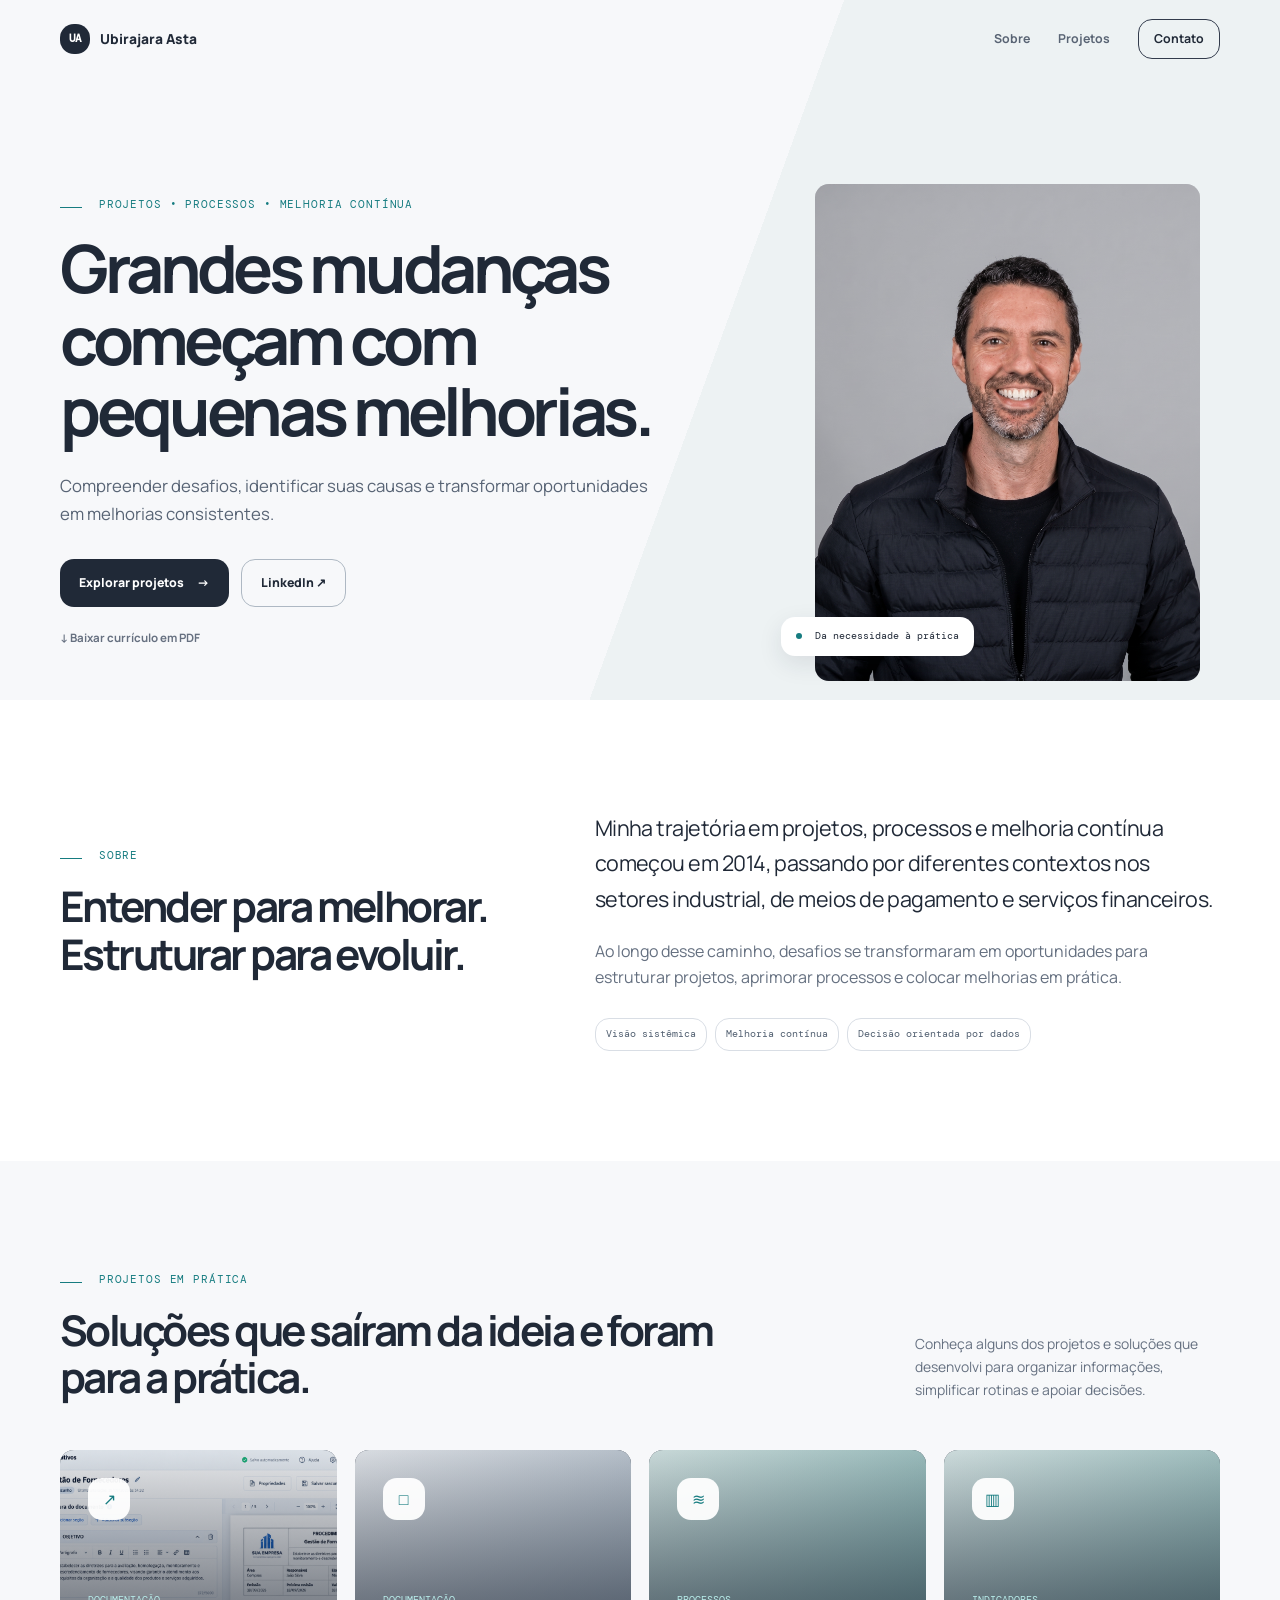
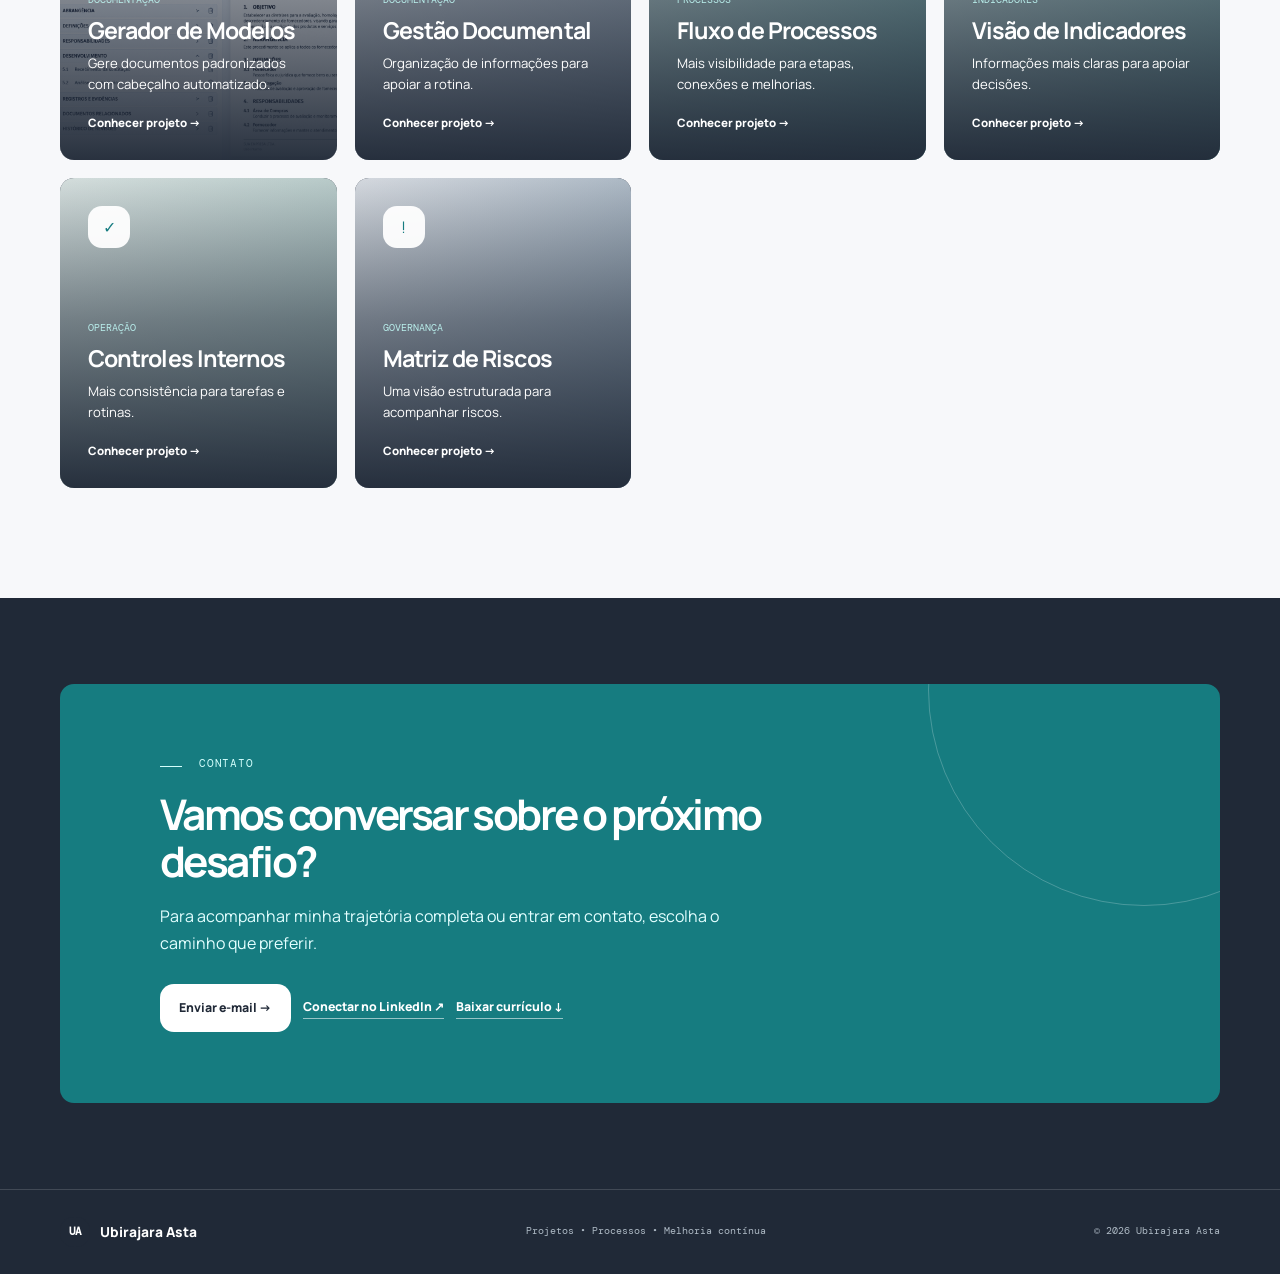
==== index.html @ 8f2a94e3 "Publica Gerador de Modelos no portfolio" ====
<!doctype html>
<html lang="pt-BR">
<head>
  <meta charset="UTF-8">
  <meta name="viewport" content="width=device-width,initial-scale=1.0">
  <meta name="description" content="Ubirajara Asta — Projetos, processos e melhoria contínua.">
  <meta name="theme-color" content="#202937">

  <title>Ubirajara Asta | Projetos, Processos e Melhoria Contínua</title>

  <link rel="preconnect" href="https://fonts.googleapis.com">
  <link rel="preconnect" href="https://fonts.gstatic.com" crossorigin>

  <link
    href="https://fonts.googleapis.com/css2?family=DM+Mono:wght@400;500&family=Manrope:wght@400;500;600;700;800&display=swap"
    rel="stylesheet"
  >

  <link rel="stylesheet" href="styles.css">
</head>

<body>

  <a class="skip" href="#conteudo">Pular para o conteúdo</a>

  <header data-header>
    <div class="container nav">

      <a class="brand" href="#inicio">
        <b>UA</b> Ubirajara Asta
      </a>

      <button
        class="menu"
        data-menu-toggle
        aria-expanded="false"
        aria-controls="links"
      >
        <span class="sr">Abrir menu</span>
        <i></i>
        <i></i>
      </button>

      <nav id="links" data-menu>
        <a href="#sobre">Sobre</a>
        <a href="#projetos">Projetos</a>
        <a href="#orienta">Princípios</a>
        <a class="contact-link" href="#contato">Contato</a>
      </nav>

    </div>
  </header>

  <main id="conteudo">

    <section id="inicio" class="hero">
      <div class="container hero-grid">

        <div class="reveal">

          <p class="eyebrow">
            Projetos • Processos • Melhoria contínua
          </p>

          <h1>
            Grandes mudanças começam com pequenas melhorias.
          </h1>

          <p class="lead">
            Compreender desafios, identificar suas causas e transformar oportunidades em melhorias consistentes.
          </p>

          <div class="actions">

            <a class="button primary" href="#projetos">
              Explorar projetos <span>→</span>
            </a>

            <a
              class="button secondary"
              href="https://www.linkedin.com/in/ubirajara-a-89038bb8/"
              target="_blank"
              rel="noopener noreferrer"
            >
              LinkedIn ↗
            </a>

          </div>

          <a
            class="resume"
            href="CV%20Ubirajara%20Asta.pdf"
            download
          >
            ↓ Baixar currículo em PDF
          </a>

        </div>

        <div class="portrait reveal">

          <div>
            <img
              src="Linkedin.jpg"
              alt="Ubirajara Asta sorrindo em retrato profissional"
            >
          </div>

          <p>
            <i></i> Da necessidade à prática
          </p>

        </div>

      </div>
    </section>


    <section id="sobre" class="about section">

      <div class="container two-cols">

        <div class="reveal">

          <p class="eyebrow">
            Sobre
          </p>

          <h2>
            Entender para melhorar.<br>
            Estruturar para evoluir.
          </h2>

        </div>

        <div class="about-copy reveal">

          <p class="large">
            Minha trajetória em projetos, processos e melhoria contínua começou em 2014, passando por diferentes contextos nos setores industrial, de meios de pagamento e serviços financeiros.
          </p>

          <p>
            Ao longo desse caminho, desafios se transformaram em oportunidades para estruturar projetos, aprimorar processos e colocar melhorias em prática.
          </p>

          <div class="tags">
            <span>Visão sistêmica</span>
            <span>Melhoria contínua</span>
            <span>Decisão orientada por dados</span>
          </div>

        </div>

      </div>

    </section>


    <section id="projetos" class="projects section">

      <div class="container">

        <div class="heading wide reveal">

          <div>

            <p class="eyebrow">
              Projetos em prática
            </p>

            <h2>
              Soluções que saíram da ideia e foram para a prática.
            </h2>

          </div>

          <p>
            Conheça alguns dos projetos e soluções que desenvolvi para organizar informações, simplificar rotinas e apoiar decisões.
          </p>

        </div>


        <div
          class="project-grid"
          style="display:grid;grid-template-columns:repeat(auto-fit,minmax(260px,1fr));gap:18px"
        >

          <article class="project-card">

            <div
              class="project-preview"
              style="background-image:url('gerador-de-modelos-capa.png');background-size:cover;background-position:center"
            ></div>

            <div class="project-overlay">

              <span class="project-icon">↗</span>

              <span class="project-category">
                Projetos
              </span>

              <h3>
                Painel de Projetos
              </h3>

              <p class="project-summary">
                Acompanhamento de iniciativas e prioridades em um só lugar.
              </p>

              <span class="project-action">
                Conhecer projeto →
              </span>

            </div>

          </article>


          <article class="project-card">

            <div
              class="project-preview"
              style="background:linear-gradient(135deg,#dbecea,#6ca5a4)"
            ></div>

            <div class="project-overlay">

              <span class="project-icon">≋</span>

              <span class="project-category">
                Processos
              </span>

              <h3>
                Fluxo de Processos
              </h3>

              <p class="project-summary">
                Mais visibilidade para etapas, conexões e melhorias.
              </p>

              <span class="project-action">
                Conhecer projeto →
              </span>

            </div>

          </article>


          <article class="project-card">

            <div
              class="project-preview"
              style="background:linear-gradient(135deg,#edf0f4,#99aaba)"
            ></div>

            <div class="project-overlay">

              <span class="project-icon">□</span>

              <span class="project-category">
                Documentação
              </span>

              <h3>
                Gestão Documental
              </h3>

              <p class="project-summary">
                Organização de informações para apoiar a rotina.
              </p>

              <span class="project-action">
                Conhecer projeto →
              </span>

            </div>

          </article>


          <article class="project-card">

            <div
              class="project-preview"
              style="background:linear-gradient(135deg,#e0efee,#75aaa8)"
            ></div>

            <div class="project-overlay">

              <span class="project-icon">▥</span>

              <span class="project-category">
                Indicadores
              </span>

              <h3>
                Visão de Indicadores
              </h3>

              <p class="project-summary">
                Informações mais claras para apoiar decisões.
              </p>

              <span class="project-action">
                Conhecer projeto →
              </span>

            </div>

          </article>


          <article class="project-card">

            <div
              class="project-preview"
              style="background:linear-gradient(135deg,#e8f2ef,#a7c5c2)"
            ></div>

            <div class="project-overlay">

              <span class="project-icon">✓</span>

              <span class="project-category">
                Operação
              </span>

              <h3>
                Controles Internos
              </h3>

              <p class="project-summary">
                Mais consistência para tarefas e rotinas.
              </p>

              <span class="project-action">
                Conhecer projeto →
              </span>

            </div>

          </article>


          <article class="project-card">

            <div
              class="project-preview"
              style="background:linear-gradient(135deg,#e9edf2,#8ba1b4)"
            ></div>

            <div class="project-overlay">

              <span class="project-icon">!</span>

              <span class="project-category">
                Governança
              </span>

              <h3>
                Matriz de Riscos
              </h3>

              <p class="project-summary">
                Uma visão estruturada para acompanhar riscos.
              </p>

              <span class="project-action">
                Conhecer projeto →
              </span>

            </div>

          </article>

        </div>

      </div>

    </section>


    <section id="contato" class="contact section">

      <div class="container panel reveal">

        <p class="eyebrow">
          Contato
        </p>

        <h2>
          Vamos conversar sobre o próximo desafio?
        </h2>

        <p>
          Para acompanhar minha trajetória completa ou entrar em contato, escolha o caminho que preferir.
        </p>

        <div class="actions">

          <a
            class="button light"
            href="mailto:ubirajara.asta@gmail.com"
          >
            Enviar e-mail →
          </a>

          <a
            class="under"
            href="https://www.linkedin.com/in/ubirajara-a-89038bb8/"
            target="_blank"
            rel="noopener noreferrer"
          >
            Conectar no LinkedIn ↗
          </a>

          <a
            class="under"
            href="CV%20Ubirajara%20Asta.pdf"
            download
          >
            Baixar currículo ↓
          </a>

        </div>

      </div>

    </section>

  </main>


  <footer>

    <div class="container footer">

      <a class="brand" href="#inicio">
        <b>UA</b> Ubirajara Asta
      </a>

      <p>
        Projetos • Processos • Melhoria contínua
      </p>

      <p>
        © <span data-year></span> Ubirajara Asta
      </p>

    </div>

  </footer>


  <dialog data-modal>

    <div class="modal">

      <button
        data-close
        aria-label="Fechar"
      >
        ×
      </button>

      <div data-modal-preview></div>

      <div>

        <p
          class="kicker"
          data-category
        ></p>

        <h2 data-title></h2>

        <h3>
          Problema
        </h3>

        <p data-problem></p>

        <h3>
          Projeto
        </h3>

        <p data-description></p>

        <h3>
          Como funciona
        </h3>

        <p data-how></p>

        <h3>
          Principais recursos
        </h3>

        <ul data-features></ul>

        <a
          class="button primary"
          data-url
          target="_blank"
          rel="noopener noreferrer"
        >
          Abrir ferramenta →
        </a>

      </div>

    </div>

  </dialog>

  <script src="script.js"></script>

</body>
</html>
---- styles.css ----
:root{--ink:#323b4c;--deep:#202937;--teal:#167c80;--pale:#e7f1f1;--paper:#f7f8fa;--white:#fff;--line:#d9dee5;--muted:#657080;--font:"Manrope",sans-serif;--mono:"DM Mono",monospace}*{box-sizing:border-box}html{scroll-behavior:smooth;scroll-padding-top:85px}body{margin:0;background:var(--paper);color:var(--ink);font-family:var(--font);line-height:1.65}.container{width:min(1160px,calc(100% - 48px));margin:auto}a{text-decoration:none;color:inherit}.skip{position:absolute;top:-60px;left:10px;z-index:99;padding:10px;background:var(--deep);color:#fff}.skip:focus{top:10px}.sr{position:absolute;width:1px;height:1px;overflow:hidden;clip:rect(0,0,0,0)}header{position:fixed;z-index:10;inset:0 0 auto;border-bottom:1px solid transparent;transition:.3s}header.scrolled{background:#f7f8faee;border-color:var(--line);backdrop-filter:blur(12px)}.nav{height:78px;display:flex;align-items:center;justify-content:space-between;gap:20px}.brand{display:flex;align-items:center;gap:10px;color:var(--deep);font-size:.86rem;font-weight:800}.brand b{display:grid;width:30px;aspect-ratio:1;place-items:center;background:var(--deep);color:#fff;font-family:var(--mono);font-size:.68rem;letter-spacing:-.12em}nav{display:flex;align-items:center;gap:28px;font-size:.77rem;font-weight:700;color:#596474}nav a:hover{color:var(--teal)}.contact-link{padding:9px 15px;border:1px solid var(--ink);color:var(--deep)}.menu{display:none}.section{padding:110px 0}.hero{min-height:700px;padding-top:145px;display:grid;align-items:center;background:linear-gradient(110deg,var(--paper) 55%,#edf2f3 55%)}.hero-grid,.two-cols{display:grid;grid-template-columns:1.08fr .92fr;gap:65px;align-items:center}.eyebrow,.kicker{margin:0 0 18px;color:var(--teal);font-family:var(--mono);font-size:.67rem;letter-spacing:.08em;text-transform:uppercase}.eyebrow:before{display:inline-block;width:22px;height:1px;margin-right:9px;background:currentColor;content:""}h1,h2,h3,p{margin-top:0}h1{max-width:730px;margin-bottom:25px;color:var(--deep);font-size:clamp(2.55rem,5.2vw,4.8rem);line-height:1.08;letter-spacing:-.065em}h2{color:var(--deep);font-size:clamp(2rem,3.3vw,3.25rem);line-height:1.13;letter-spacing:-.06em}h3{line-height:1.25;letter-spacing:-.04em}.lead{max-width:600px;margin-bottom:31px;color:#586475;font-size:1.05rem}.actions{display:flex;flex-wrap:wrap;gap:12px}.button{display:inline-flex;align-items:center;justify-content:center;gap:13px;min-height:48px;padding:12px 19px;font-size:.77rem;font-weight:800;transition:.2s}.button:hover{transform:translateY(-2px)}.primary{background:var(--deep);color:#fff}.primary:hover{background:var(--teal)}.secondary{border:1px solid #aeb8c3;color:var(--deep)}.resume{display:inline-block;margin-top:21px;color:#667080;font-size:.72rem;font-weight:700}.portrait{position:relative;justify-self:end;width:min(100%,405px);padding:20px 20px 0 0}.portrait>div{height:497px;overflow:hidden;background:#c9cccf}.portrait img{width:100%;height:100%;object-fit:cover;object-position:52% 18%}.portrait p{position:absolute;z-index:1;bottom:25px;left:-34px;margin:0;padding:11px 15px;background:#fff;color:var(--deep);box-shadow:0 8px 25px #2029371a;font-family:var(--mono);font-size:.64rem}.portrait i{display:inline-block;width:6px;height:6px;margin-right:7px;border-radius:50%;background:var(--teal)}.about{background:#fff}.two-cols{grid-template-columns:.82fr 1.18fr;gap:100px}.large{color:var(--deep);font-size:1.34rem;letter-spacing:-.025em}.about-copy>p:last-of-type{color:var(--muted)}.tags{display:flex;flex-wrap:wrap;gap:8px;margin-top:28px}.tags span{padding:7px 10px;border:1px solid var(--line);color:#526071;font-family:var(--mono);font-size:.63rem}.heading{max-width:690px;margin-bottom:48px}.heading h2{margin:0}.wide{display:flex;align-items:end;justify-content:space-between;max-width:none;gap:40px}.wide>div{max-width:660px}.wide>p{width:305px;margin:0;color:var(--muted);font-size:.87rem}.projects{background:var(--paper)}.empty{display:grid;grid-template-columns:310px 1fr;min-height:285px;border:1px solid var(--line);background:#fff}.art{position:relative;overflow:hidden;background:var(--pale)}.art i,.art b,.art span{position:absolute;display:block;border:1px solid var(--teal)}.art i{top:82px;left:calc(50% - 26px);width:52px;aspect-ratio:1;background:var(--deep);border-color:var(--deep);transform:rotate(45deg)}.art b{top:56px;left:calc(50% - 52px);width:104px;aspect-ratio:1;border-radius:50%}.art span{right:-67px;bottom:-73px;width:215px;aspect-ratio:1;border-radius:50%;opacity:.55}.empty>div:last-child{align-self:center;padding:40px 55px}.empty h3{font-size:clamp(1.35rem,2.5vw,2rem)}.empty p:last-child{max-width:530px;margin:0;color:var(--muted);font-size:.88rem}.project-grid:empty{display:none}.project-card{position:relative;min-height:440px;overflow:hidden;background:var(--deep);color:#fff;transition:.35s}.project-card:hover{transform:translateY(-6px);box-shadow:0 16px 35px #20293728}.project-preview{position:absolute;inset:0;width:100%;height:100%;object-fit:cover;transition:.6s}.project-card:hover .project-preview{transform:scale(1.035)}.project-overlay{position:absolute;inset:0;display:flex;flex-direction:column;justify-content:end;padding:28px;background:linear-gradient(0deg,#202937f5,#2029378c 54%,#2029371a);transition:.35s}.project-card:hover .project-overlay{background:linear-gradient(0deg,#167c80f5,#20293794 62%,#2029371a)}.project-icon{display:grid;width:42px;aspect-ratio:1;place-items:center;margin-bottom:auto;background:#fffffff0;color:var(--teal)}.project-category{margin:0 0 7px;color:#b9eeeb;font-family:var(--mono);font-size:.62rem;text-transform:uppercase}.project-card h3{margin-bottom:8px;color:#fff;font-size:1.45rem}.project-summary{margin:0 0 17px;font-size:.82rem}.project-action{border:0;background:none;color:#fff;font:inherit;font-size:.72rem;font-weight:800;cursor:pointer}.guides{background:#fff}.guides-grid{display:grid;grid-template-columns:repeat(4,1fr);border-top:1px solid var(--line)}.guide{min-height:260px;padding:27px 27px 22px 0;border-right:1px solid var(--line)}.guide:not(:first-child){padding-left:27px}.guide:last-child{border:0}.guide>span{display:grid;width:37px;aspect-ratio:1;place-items:center;margin-bottom:39px;background:var(--pale);color:var(--teal);font-size:1.2rem}.guide h3{margin-bottom:12px;font-size:1.03rem}.guide p{margin:0;color:var(--muted);font-size:.82rem}.credentials{padding:47px 0;background:var(--deep)}.creds{display:flex;align-items:center;justify-content:space-between;gap:30px}.creds .eyebrow{margin:0;color:#74c4c1}.creds ul{display:flex;flex-wrap:wrap;justify-content:end;gap:12px 28px;padding:0;margin:0;list-style:none;color:#fff;font-size:.82rem;font-weight:700}.creds li+li:before{display:inline-block;width:5px;height:5px;margin:0 28px 2px 0;border-radius:50%;background:#74c4c1;content:""}.contact{padding:86px 0;background:var(--deep)}.panel{position:relative;overflow:hidden;padding:71px min(8vw,100px);background:var(--teal);color:#e4ffff}.panel:after{position:absolute;top:-210px;right:-140px;width:430px;aspect-ratio:1;border:1px solid #ffffff38;border-radius:50%;content:""}.panel h2{max-width:630px;margin-bottom:17px;color:#fff}.panel>p:not(.eyebrow){max-width:570px;margin-bottom:28px}.panel .eyebrow{color:#d4fffc}.light{position:relative;z-index:1;background:#fff;color:var(--deep)}.under{position:relative;z-index:1;align-self:center;border-bottom:1px solid #ffffff8c;color:#fff;font-size:.77rem;font-weight:800}footer{padding:27px 0;background:var(--deep);border-top:1px solid #ffffff26;color:#aebac5}.footer{display:flex;align-items:center;justify-content:space-between;gap:20px}.footer .brand{color:#fff}.footer p{margin:0;font-family:var(--mono);font-size:.64rem}.reveal{opacity:0;transform:translateY(18px);transition:.65s}.reveal.visible{opacity:1;transform:none}dialog{width:min(860px,calc(100% - 34px));max-height:calc(100vh - 34px);padding:0;border:0;box-shadow:0 25px 65px #0005}dialog::backdrop{background:#141c28b8;backdrop-filter:blur(4px)}.modal{position:relative;display:grid;grid-template-columns:1fr 1fr;background:#fff}.modal>button{position:absolute;z-index:2;top:15px;right:15px;width:36px;aspect-ratio:1;border:0;background:#fff;color:var(--deep);font-size:1.5rem;cursor:pointer}.modal>div:first-of-type{min-height:500px;background:var(--pale) center/cover no-repeat}.modal>div:last-of-type{padding:54px 47px}.modal h2{font-size:2rem}.modal h3{margin:19px 0 5px;font-size:.75rem;text-transform:uppercase}.modal p,.modal ul{color:var(--muted);font-size:.84rem}@media(max-width:900px){.section{padding:88px 0}.hero{min-height:auto;padding:136px 0 88px}.hero-grid{gap:42px}.portrait{width:min(100%,340px)}.two-cols{gap:60px}.guides-grid{grid-template-columns:repeat(2,1fr)}.guide:nth-child(2){border:0}.guide:nth-child(3){padding-left:0;border-top:1px solid var(--line)}.guide:nth-child(4){border-top:1px solid var(--line)}.creds{align-items:flex-start;flex-direction:column}.creds ul{justify-content:start}}@media(max-width:680px){.container{width:min(100% - 36px,540px)}.nav{height:68px}.menu{display:grid;width:40px;height:40px;place-content:center;gap:5px;border:1px solid var(--line);background:transparent}.menu i{display:block;width:17px;height:1px;background:var(--deep)}nav{position:absolute;top:68px;right:18px;left:18px;display:grid;gap:0;padding:8px 18px 16px;border:1px solid var(--line);background:#fff;box-shadow:0 15px 25px #20293714;opacity:0;pointer-events:none;transform:translateY(-8px);transition:.2s}nav.open{opacity:1;pointer-events:auto;transform:none}nav a{padding:13px 0}.contact-link{margin-top:8px;text-align:center}.hero{background:linear-gradient(145deg,var(--paper) 68%,#edf2f3 68%)}.hero-grid,.two-cols,.empty,.modal{grid-template-columns:1fr}.portrait{justify-self:start;width:min(100% - 16px,370px);margin-left:16px}.portrait>div{height:430px}.portrait p{left:-16px}.wide{display:block}.wide>p{width:auto;margin-top:17px}.empty>div:last-child{padding:33px 25px}.art{min-height:180px}.guides-grid{grid-template-columns:1fr}.guide,.guide:not(:first-child){min-height:auto;padding:25px 0;border-right:0;border-bottom:1px solid var(--line)}.guide:not(:first-child){border-top:0}.guide>span{margin-bottom:20px}.creds ul{display:grid;gap:9px}.creds li+li:before{display:none}.contact{padding:60px 0}.panel{padding:52px 28px}.footer{align-items:flex-start;flex-direction:column;gap:12px}.footer p:nth-child(2){display:none}dialog{width:100%;max-width:none;max-height:100vh;height:100vh}.modal>div:first-of-type{min-height:230px}.modal>div:last-of-type{padding:34px 26px}.modal>button{position:fixed}}
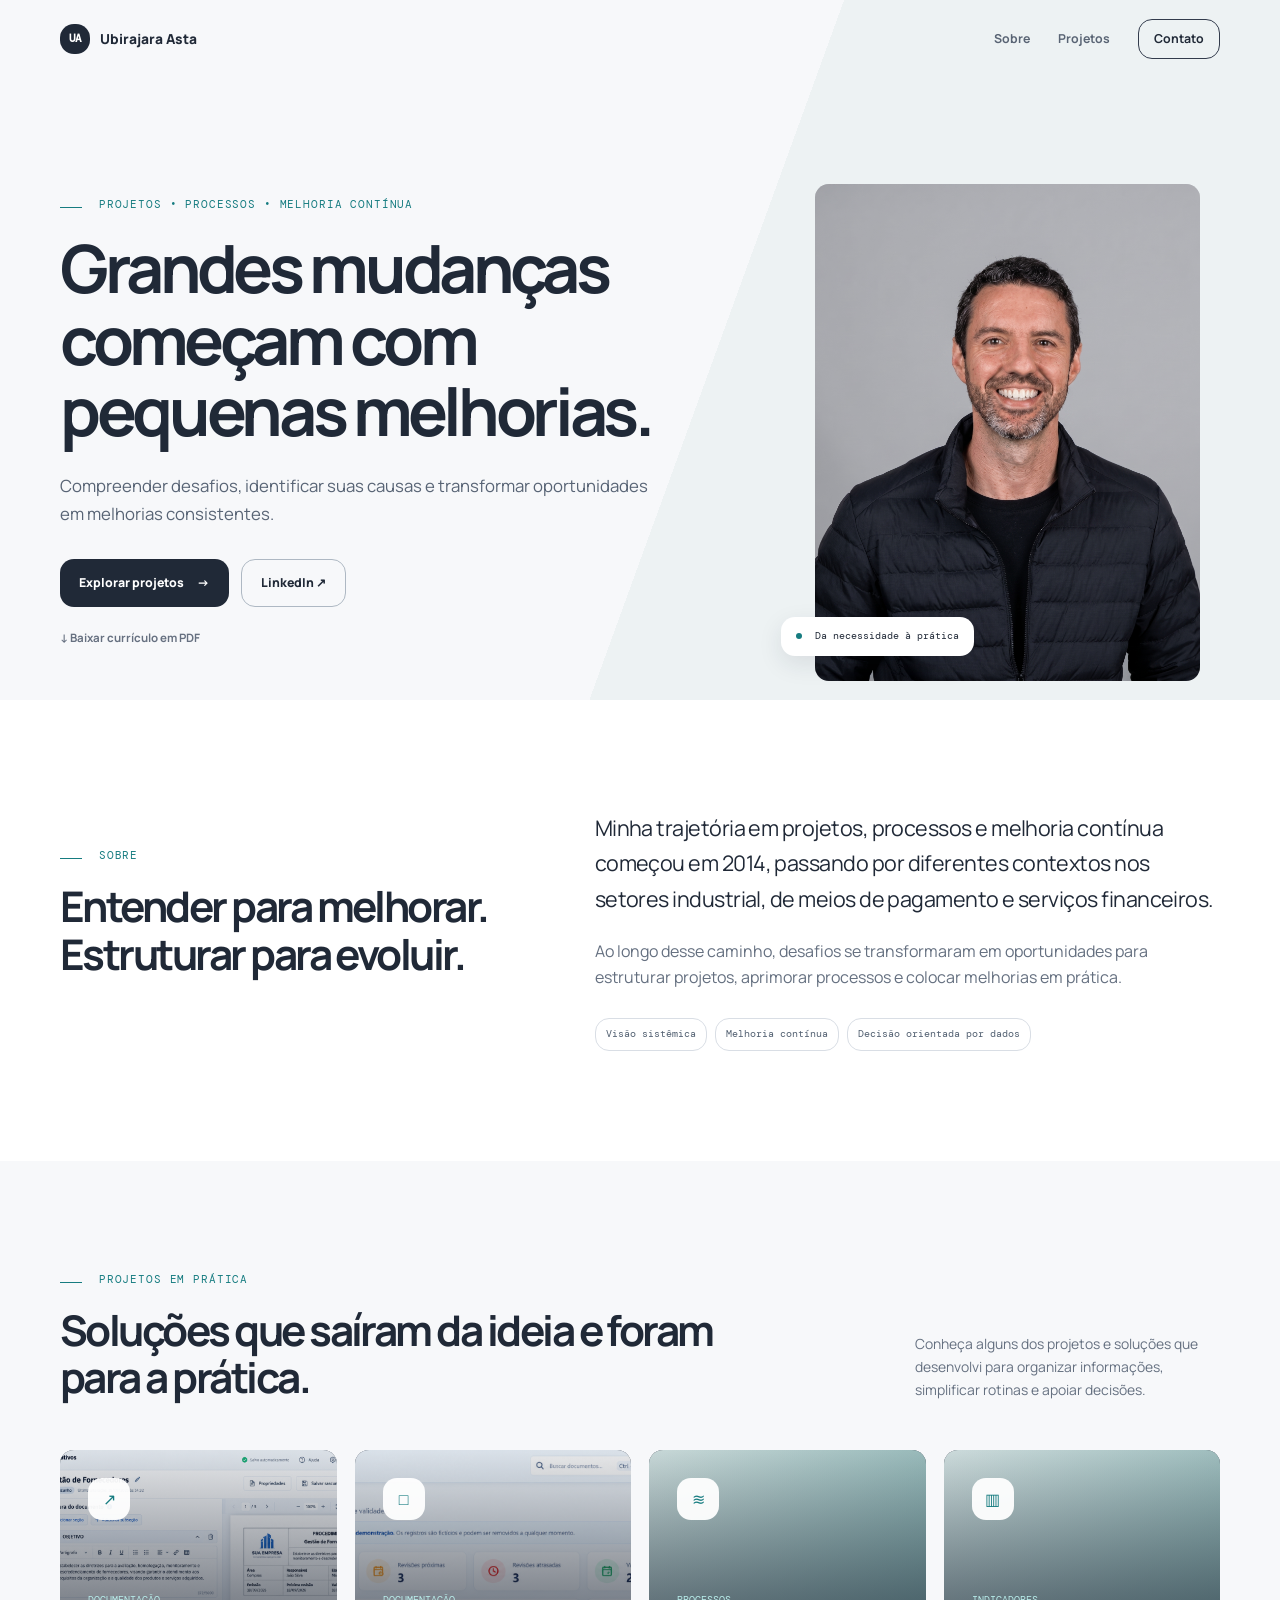
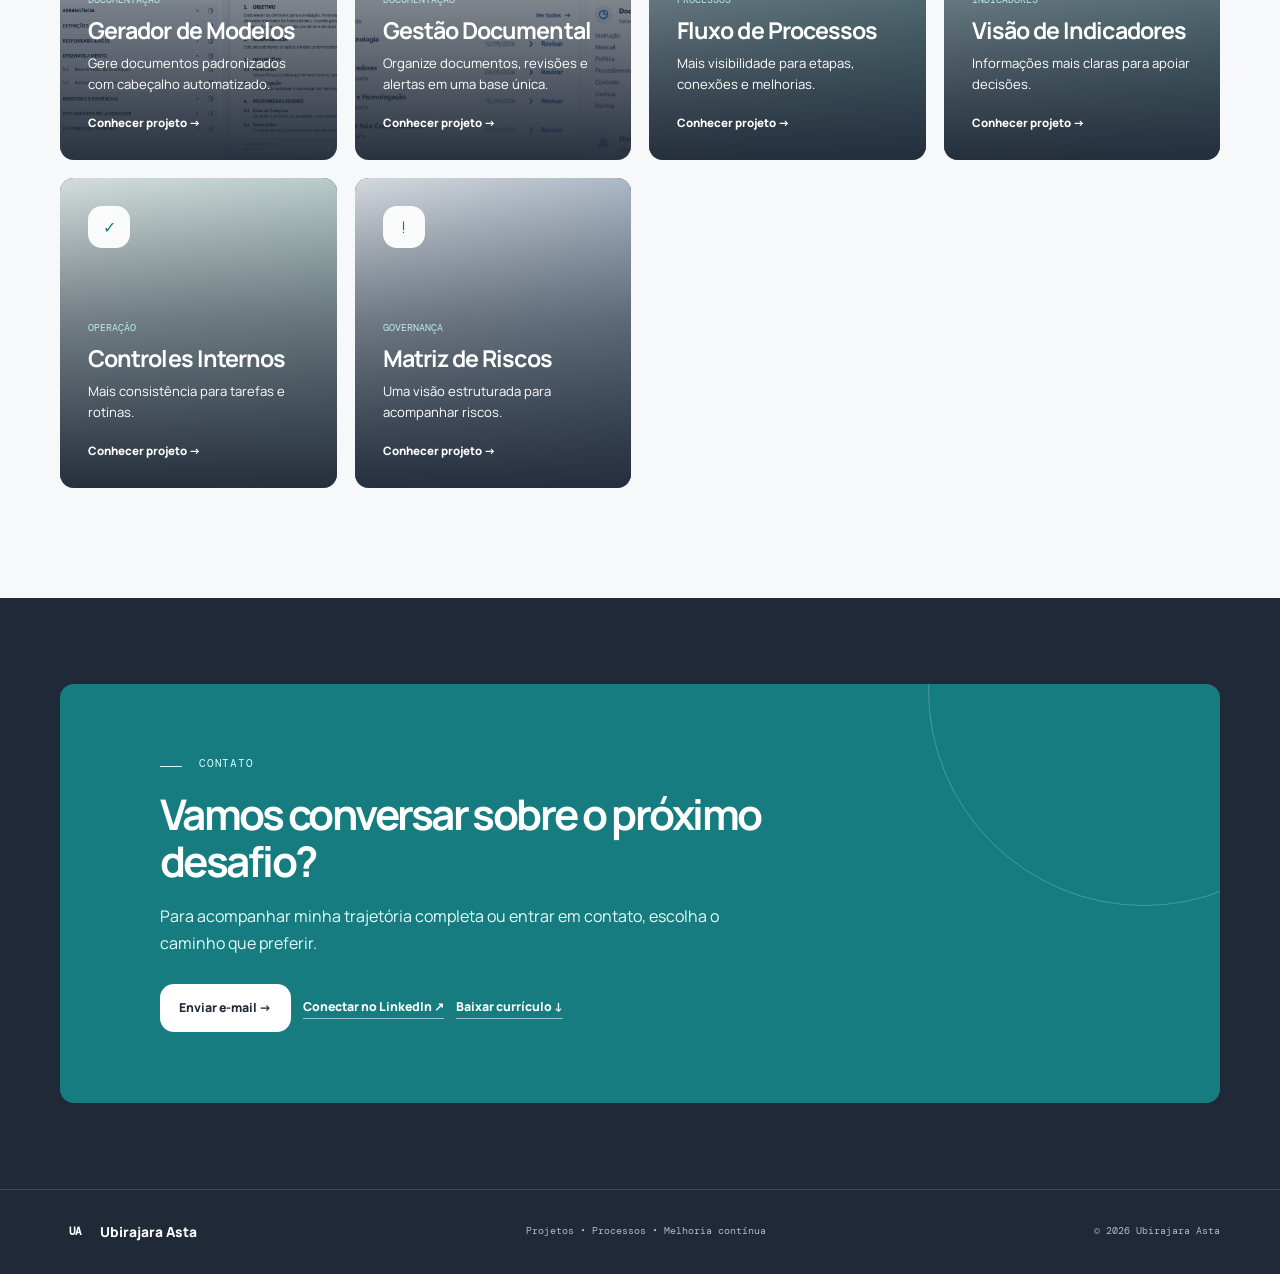
==== commit 2063a720: "Adiciona capa ao card de Gestao Documental" ====
--- a/index.html
+++ b/index.html
@@ -254,7 +254,7 @@
 
             <div
               class="project-preview"
-              style="background:linear-gradient(135deg,#edf0f4,#99aaba)"
+              style="background-image:url('ged-capa.png');background-size:cover;background-position:center"
             ></div>
 
             <div class="project-overlay">
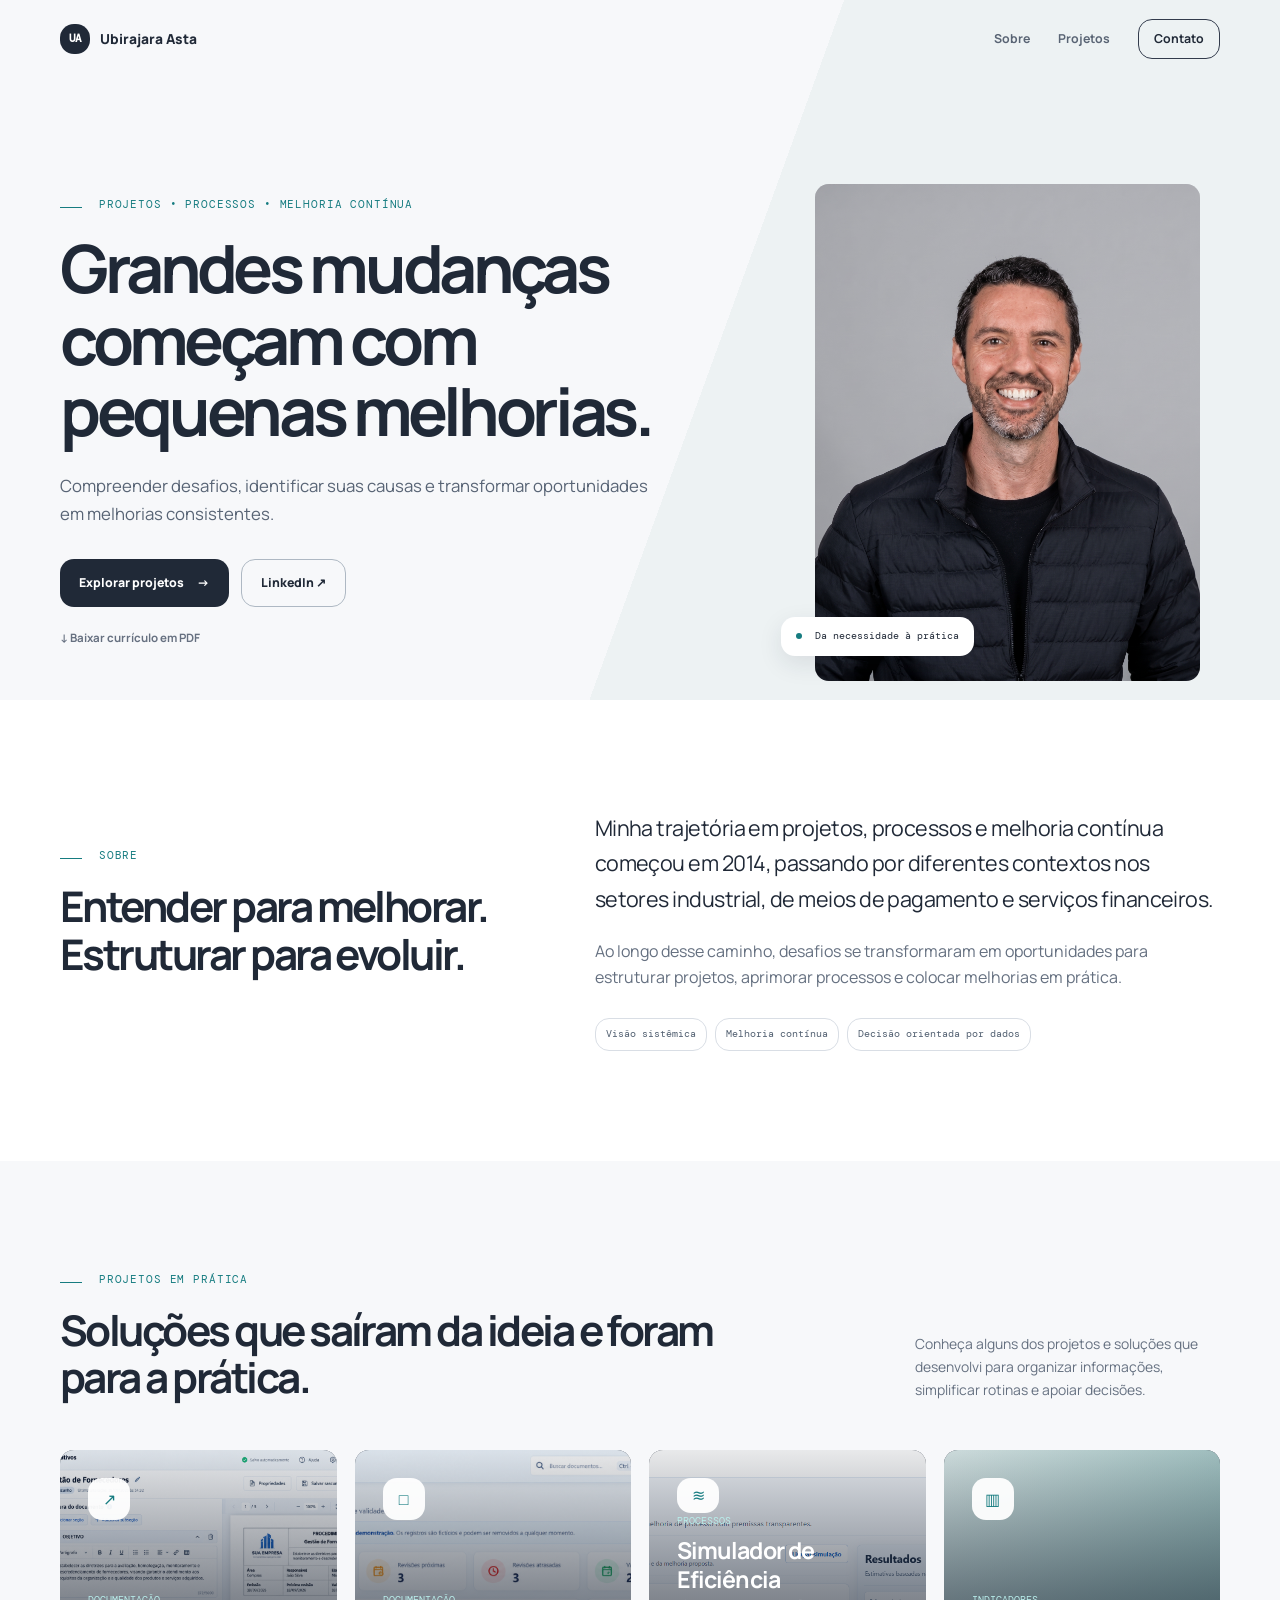
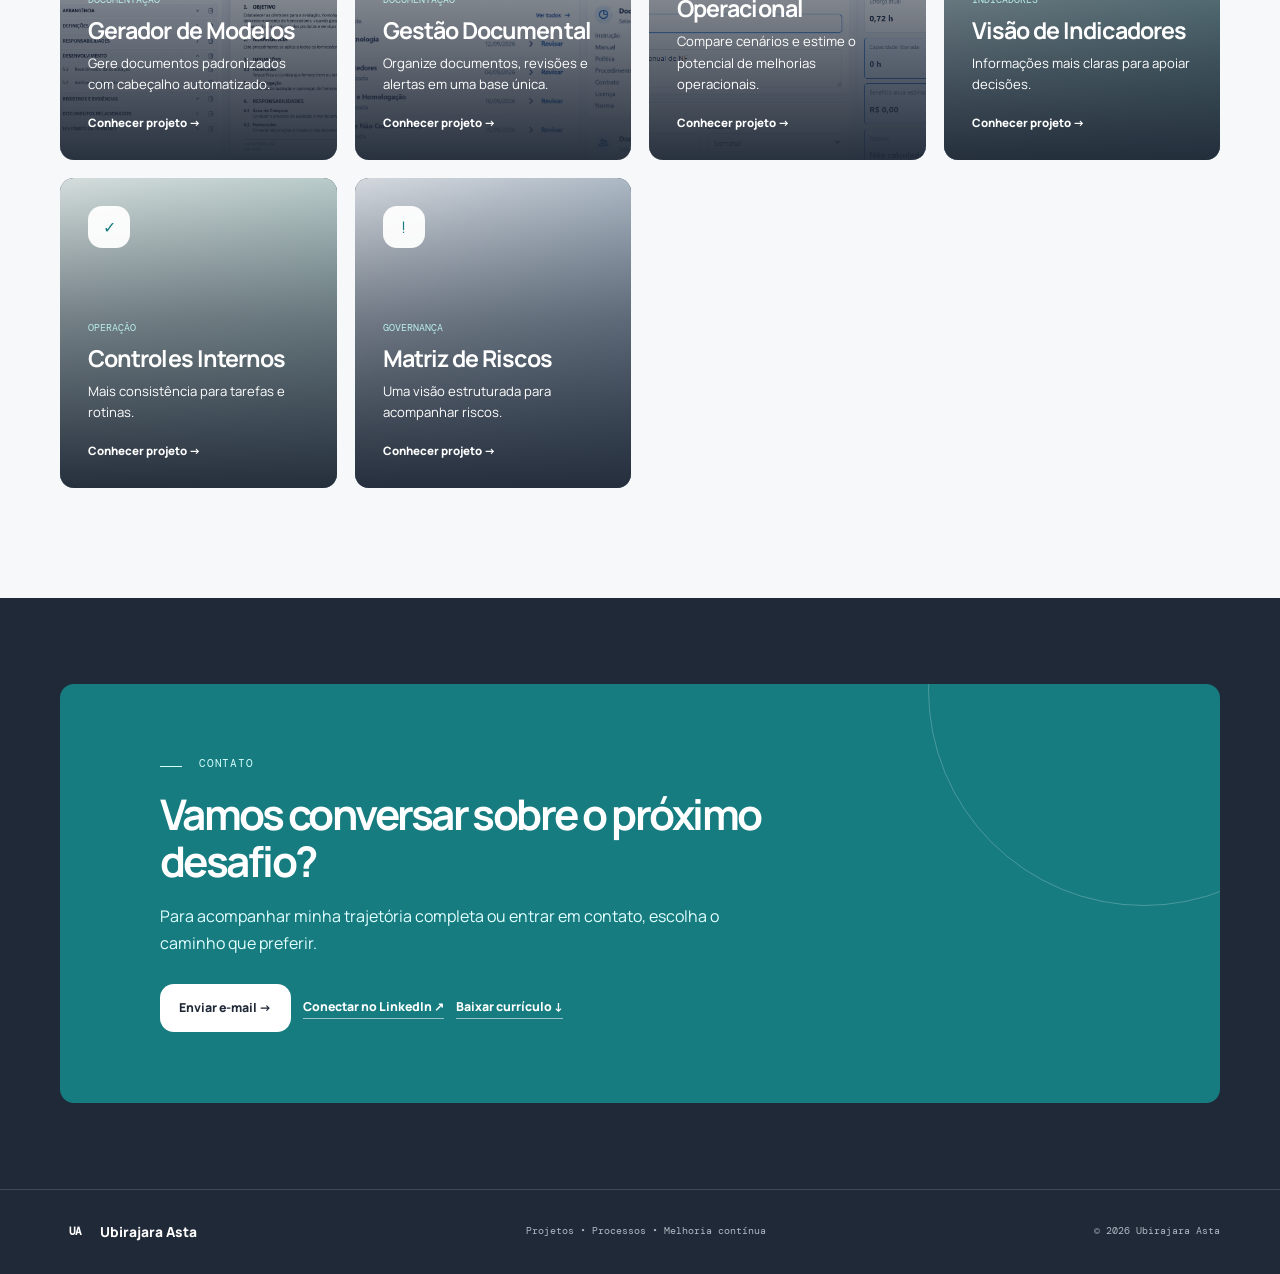
==== commit 87ce4336: "Adiciona capa ao simulador de eficiencia" ====
--- a/index.html
+++ b/index.html
@@ -222,7 +222,7 @@
 
             <div
               class="project-preview"
-              style="background:linear-gradient(135deg,#dbecea,#6ca5a4)"
+              style="background-image:url('simulador-eficiencia-capa.png');background-size:cover;background-position:center"
             ></div>
 
             <div class="project-overlay">
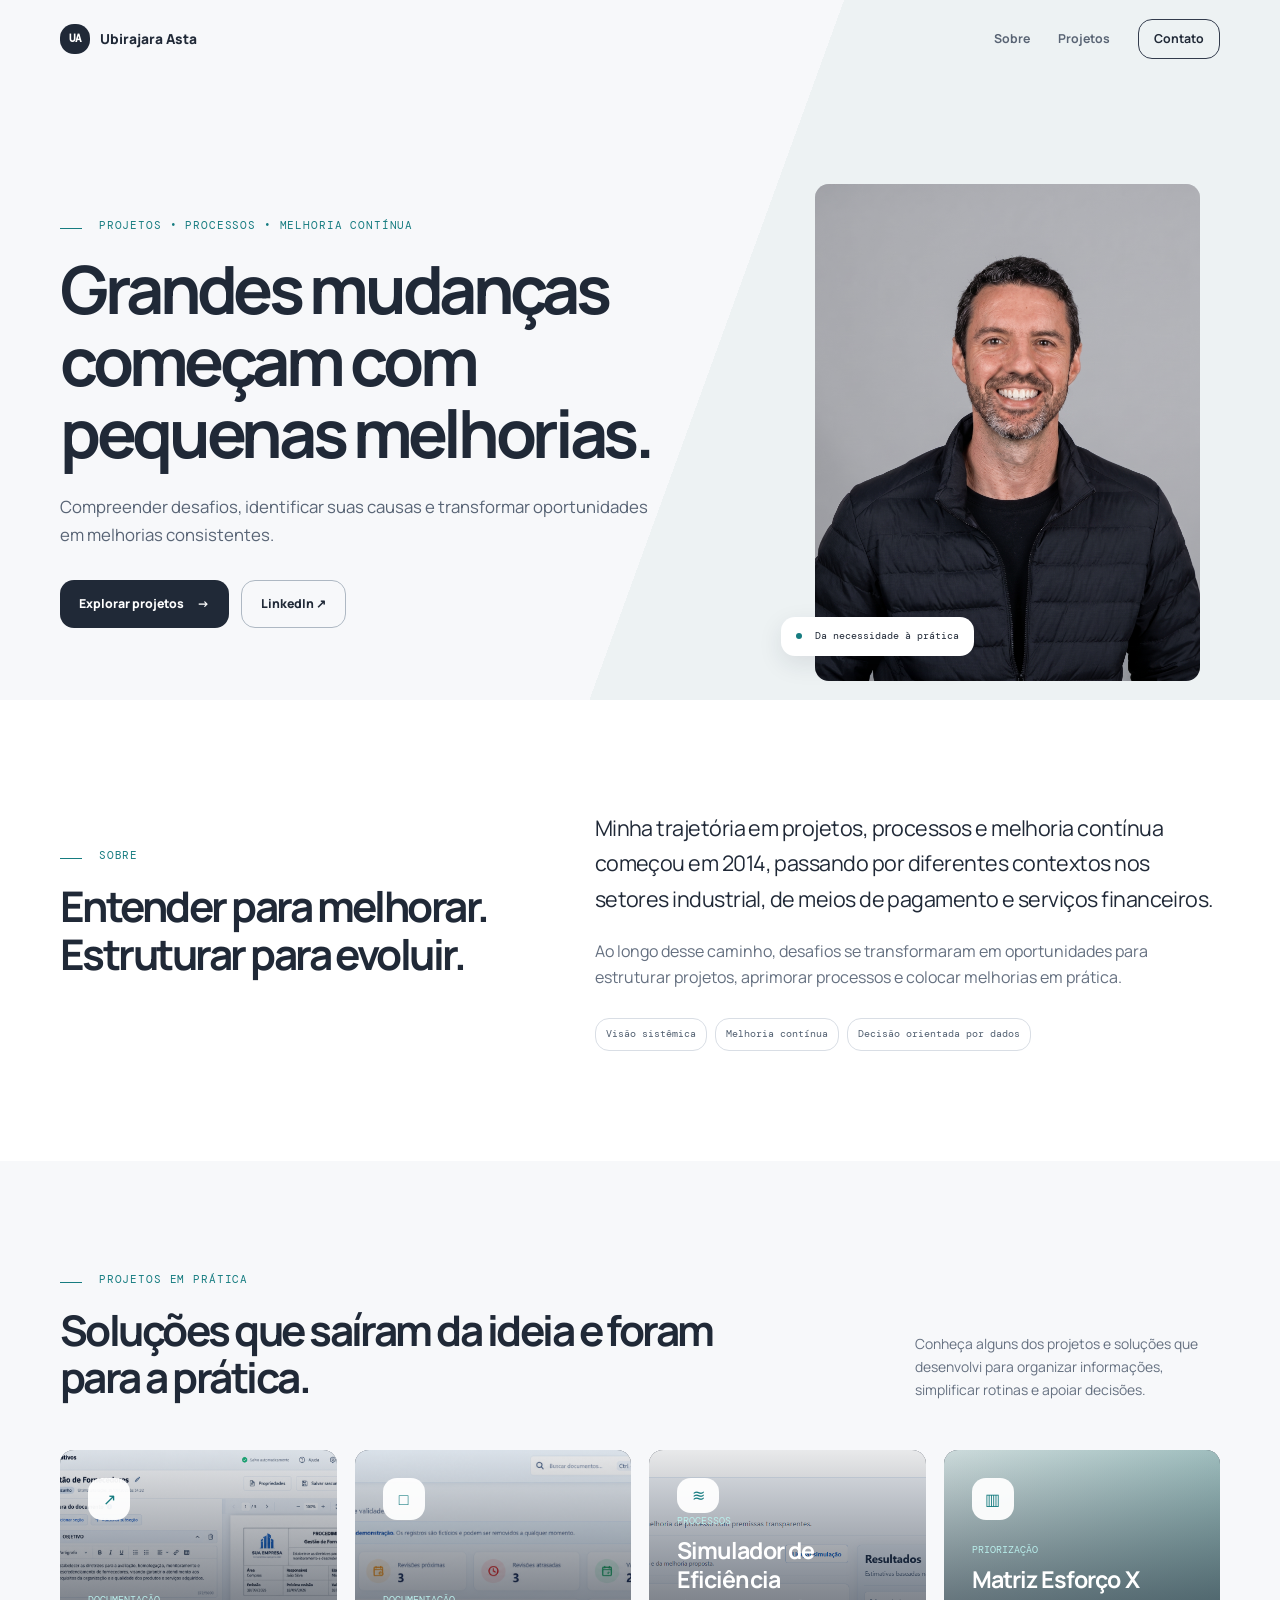
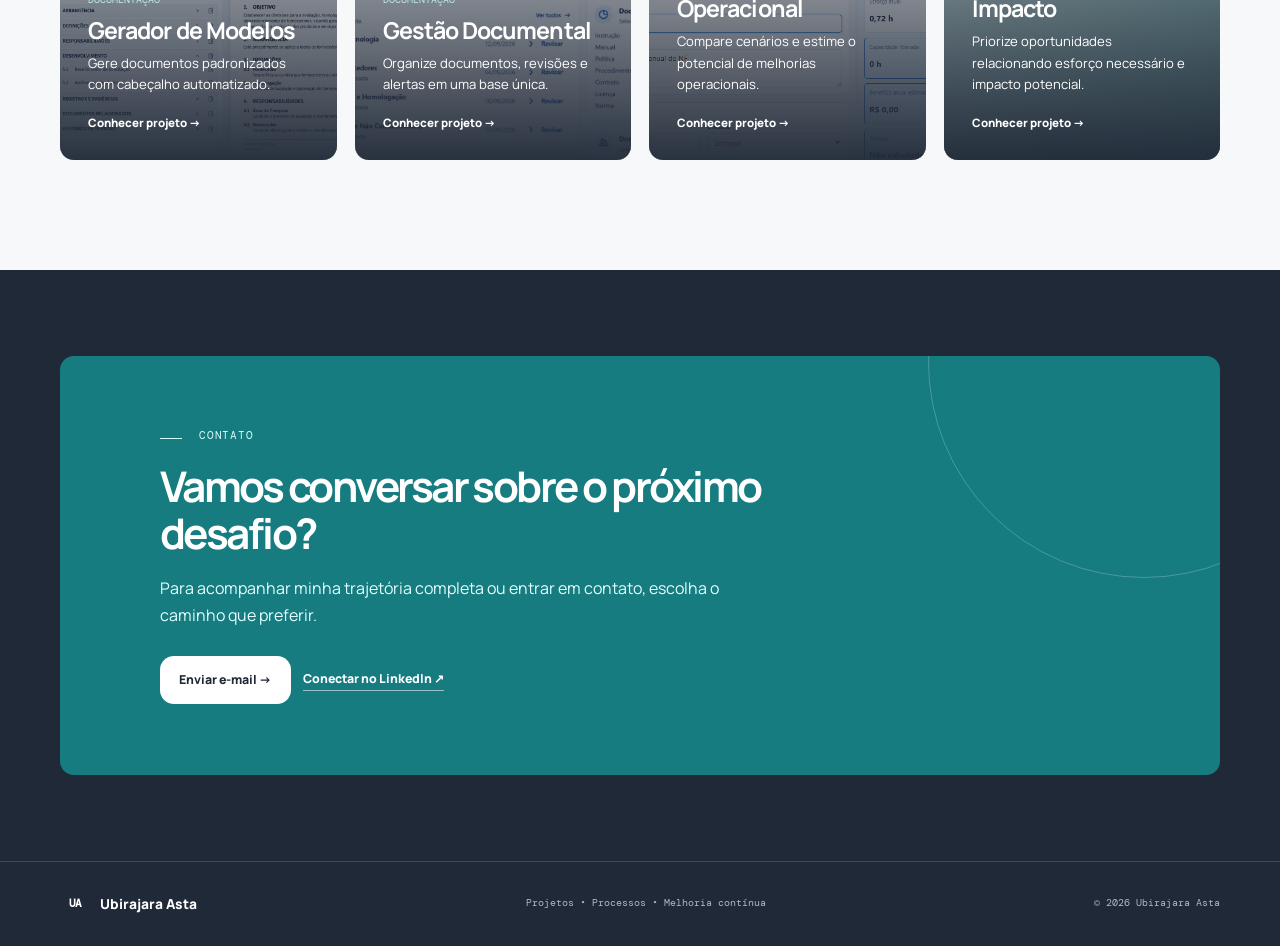
==== commit 1b829dcc: "Remove referencias ao curriculo" ====
--- a/index.html
+++ b/index.html
@@ -87,14 +87,6 @@
 
           </div>
 
-          <a
-            class="resume"
-            href="CV%20Ubirajara%20Asta.pdf"
-            download
-          >
-            ↓ Baixar currículo em PDF
-          </a>
-
         </div>
 
         <div class="portrait reveal">
@@ -418,13 +410,6 @@
             Conectar no LinkedIn ↗
           </a>
 
-          <a
-            class="under"
-            href="CV%20Ubirajara%20Asta.pdf"
-            download
-          >
-            Baixar currículo ↓
-          </a>
 
         </div>
 
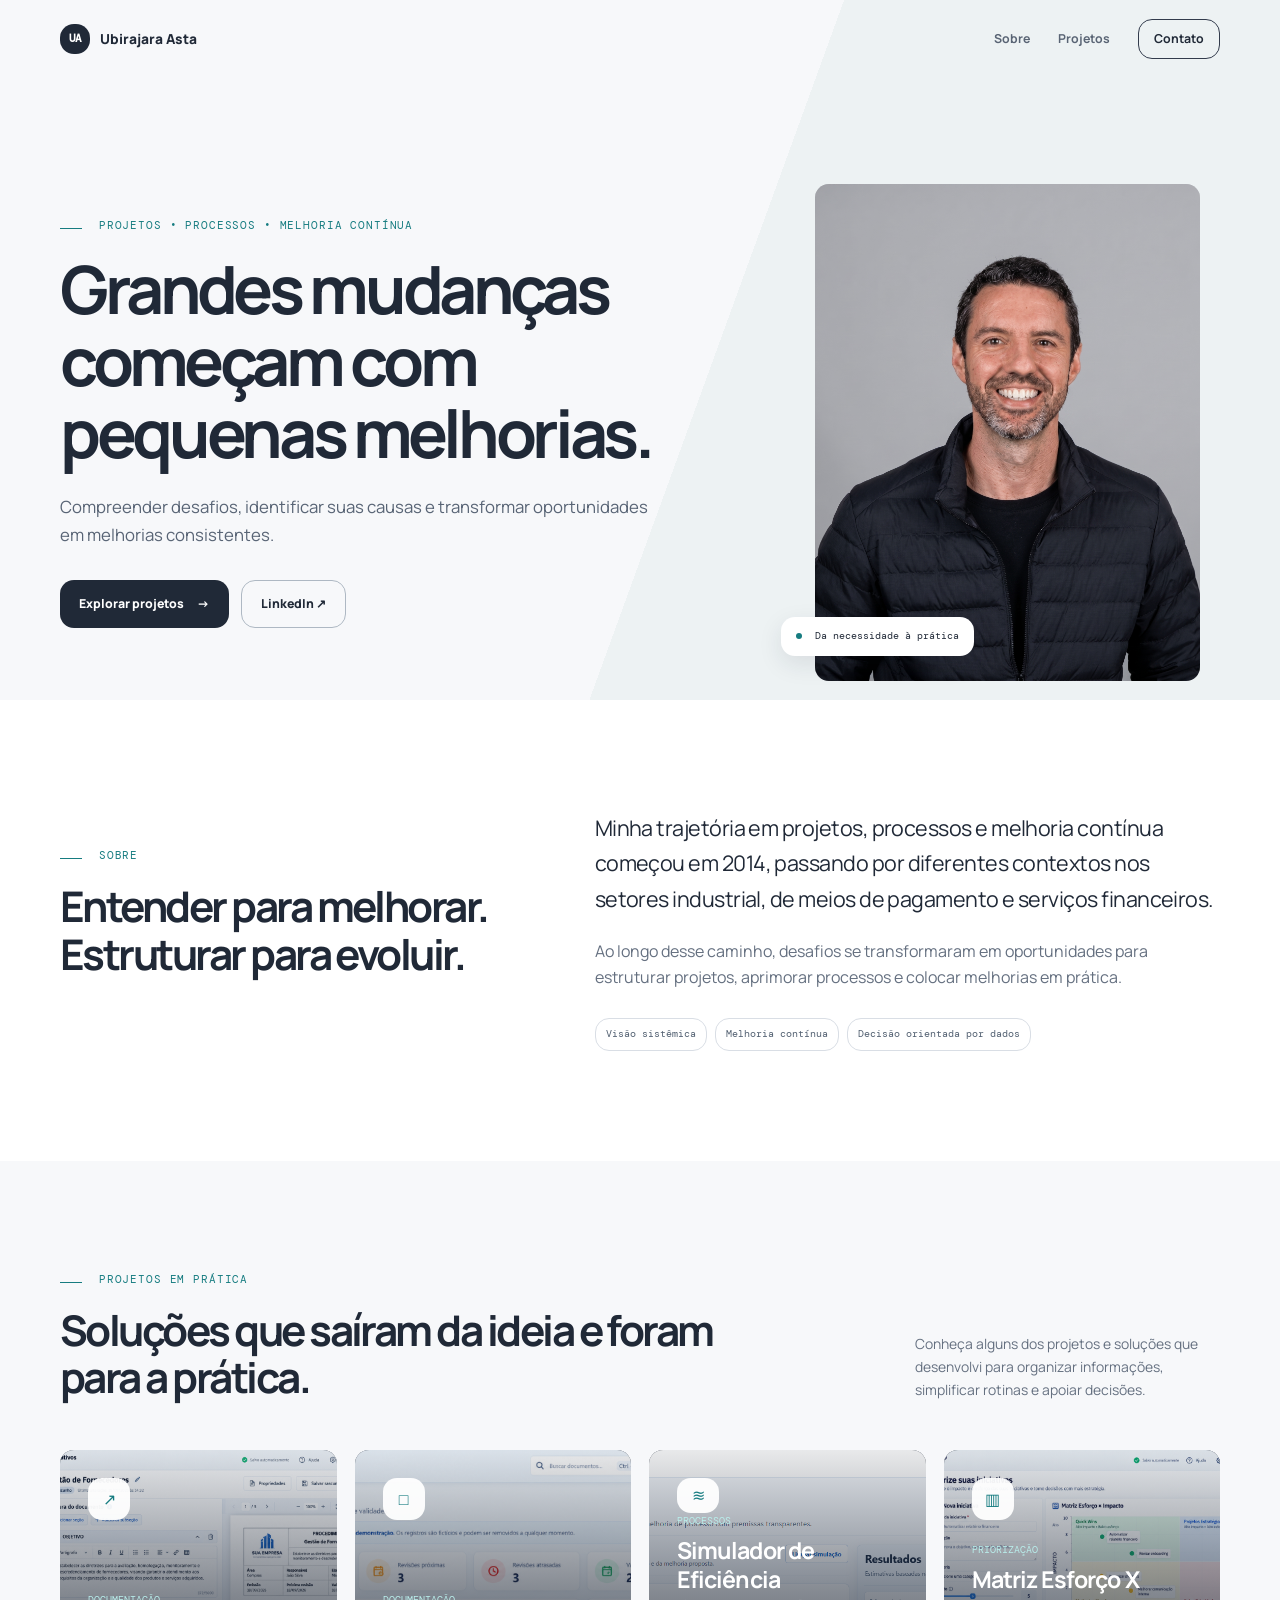
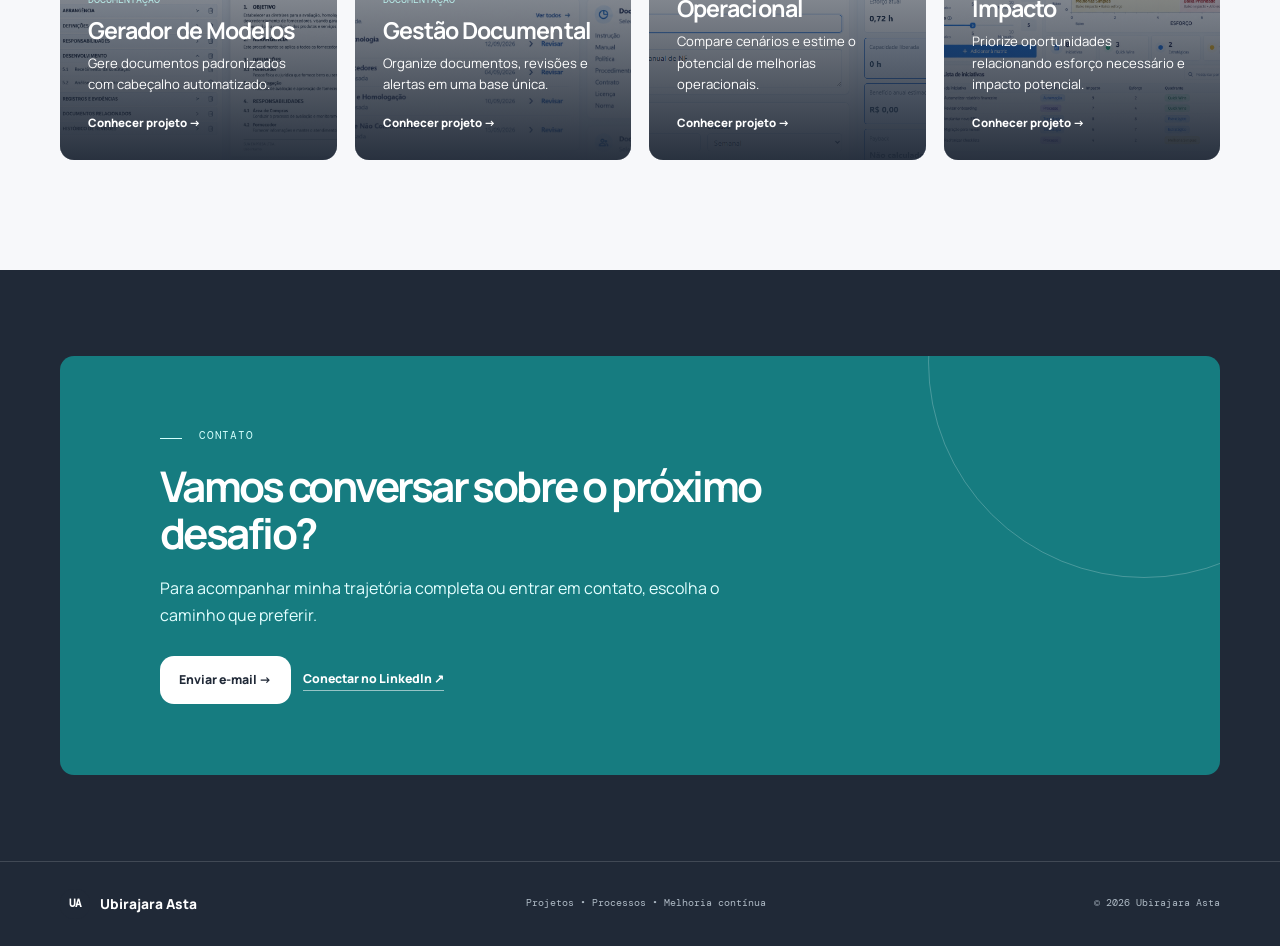
==== commit 5fd1ac98: "Publica matriz esforco impacto no portfolio" ====
--- a/index.html
+++ b/index.html
@@ -278,7 +278,7 @@
 
             <div
               class="project-preview"
-              style="background:linear-gradient(135deg,#e0efee,#75aaa8)"
+              style="background-image:url('matriz-esforco-impacto-capa.png');background-size:cover;background-position:center"
             ></div>
 
             <div class="project-overlay">
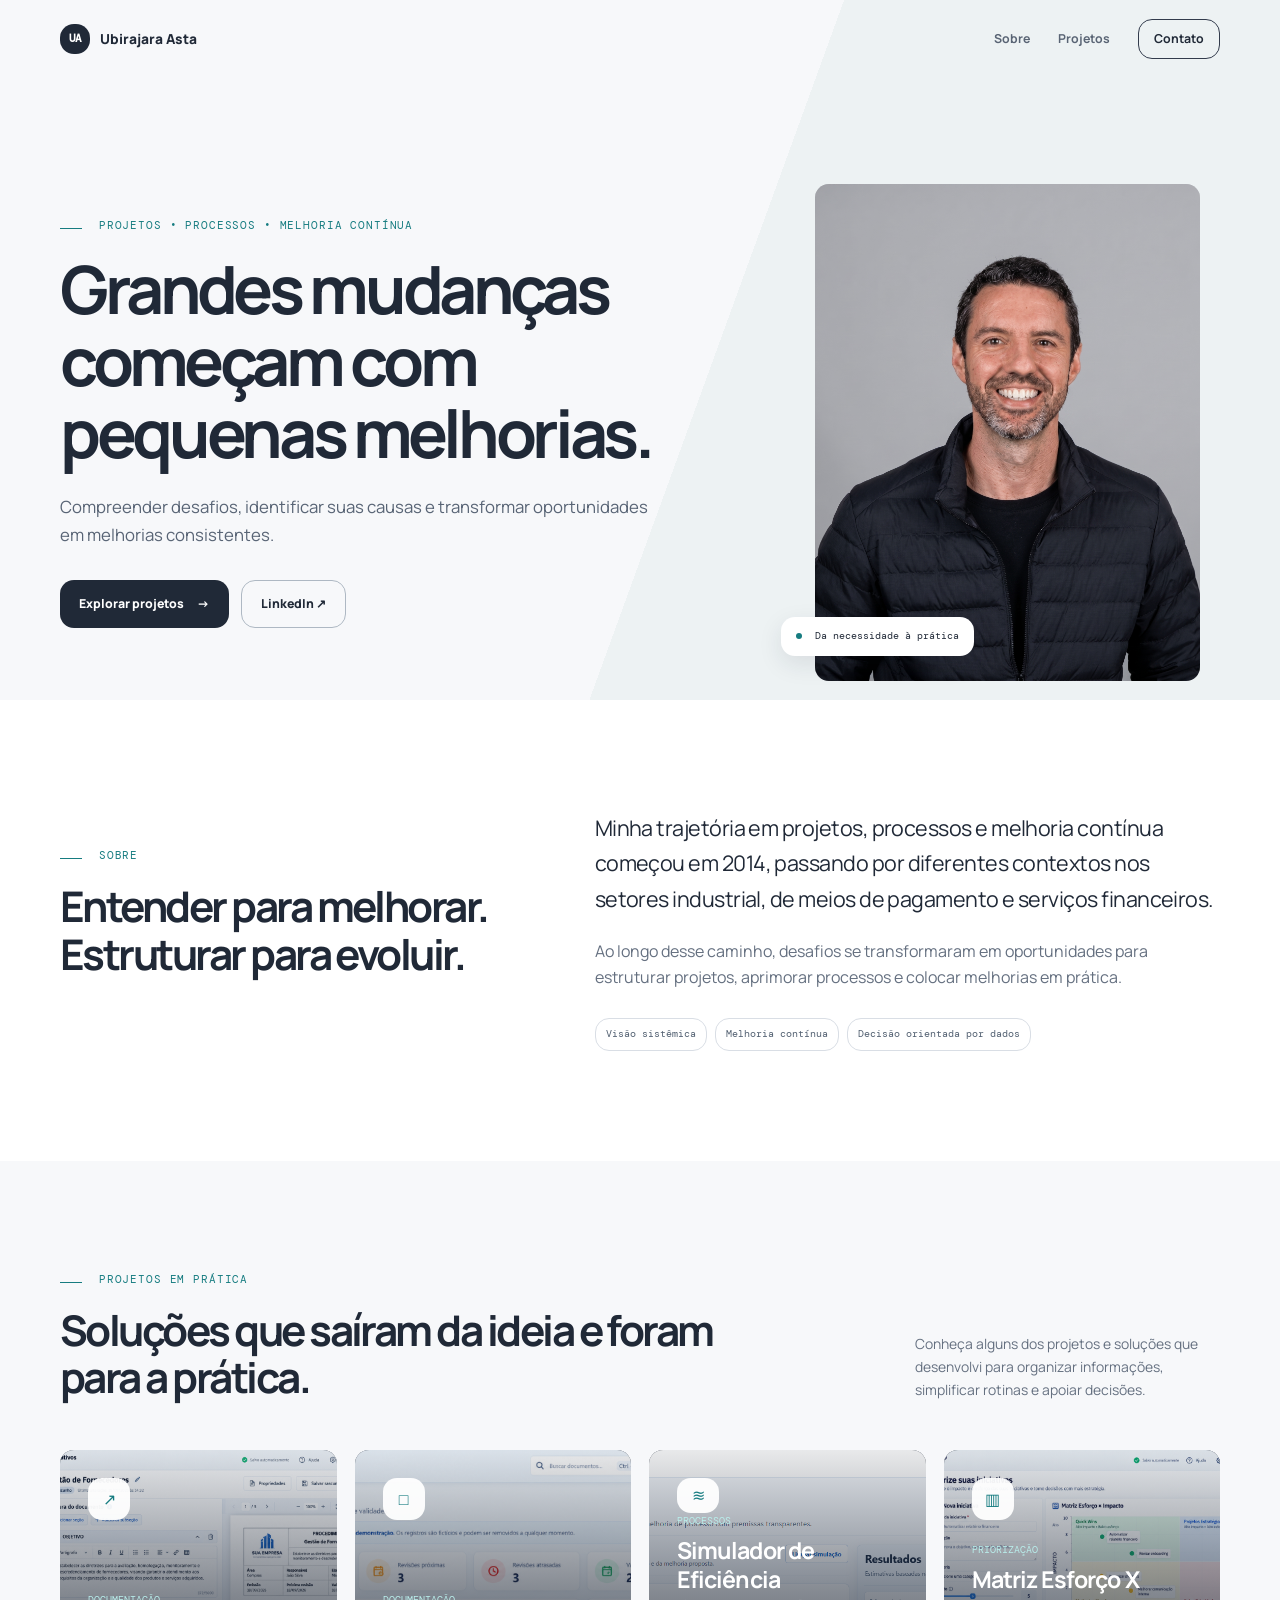
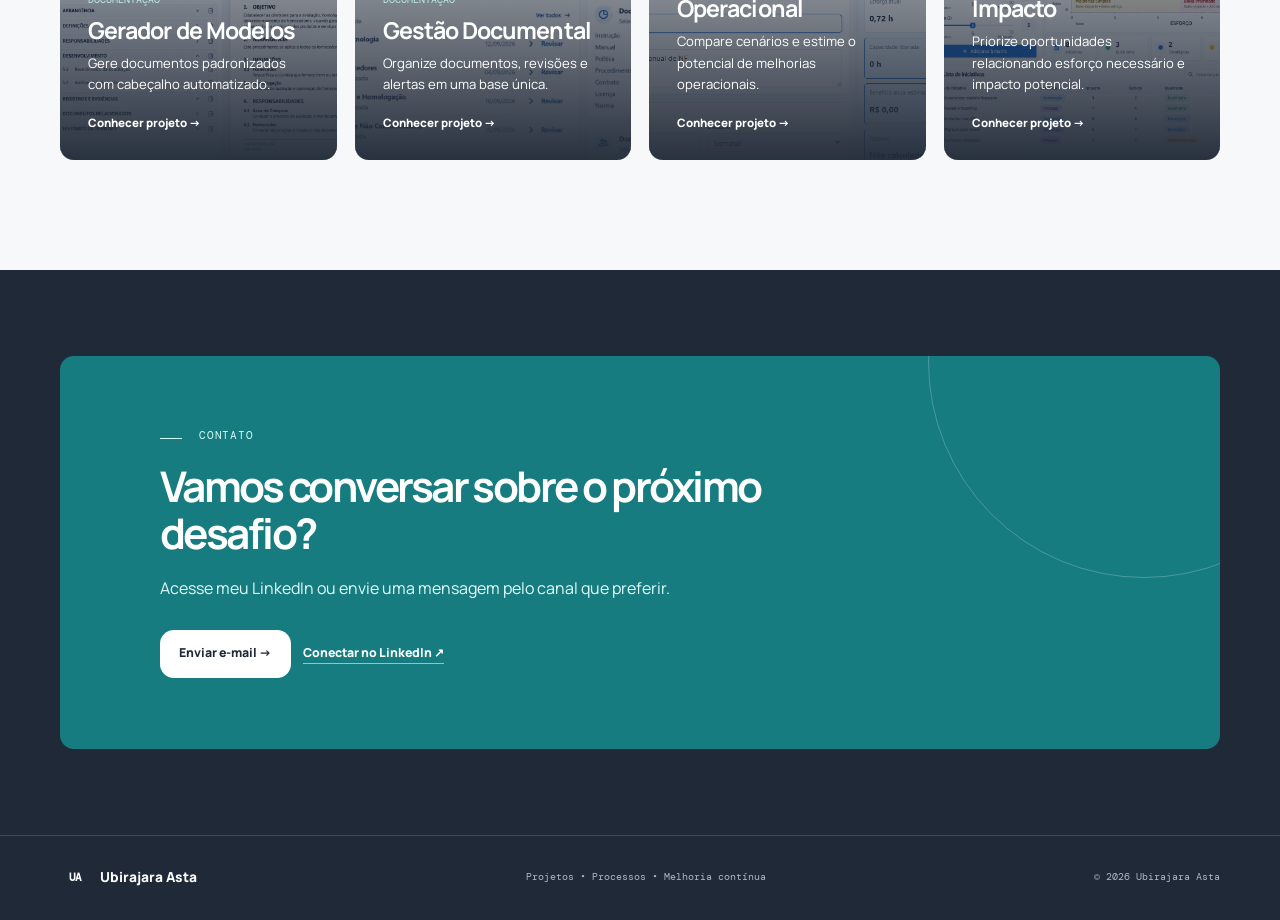
==== commit e99c5a76: "Atualiza chamada de contato e confirma email" ====
--- a/index.html
+++ b/index.html
@@ -389,7 +389,7 @@
         </h2>
 
         <p>
-          Para acompanhar minha trajetória completa ou entrar em contato, escolha o caminho que preferir.
+          Acesse meu LinkedIn ou envie uma mensagem pelo canal que preferir.
         </p>
 
         <div class="actions">
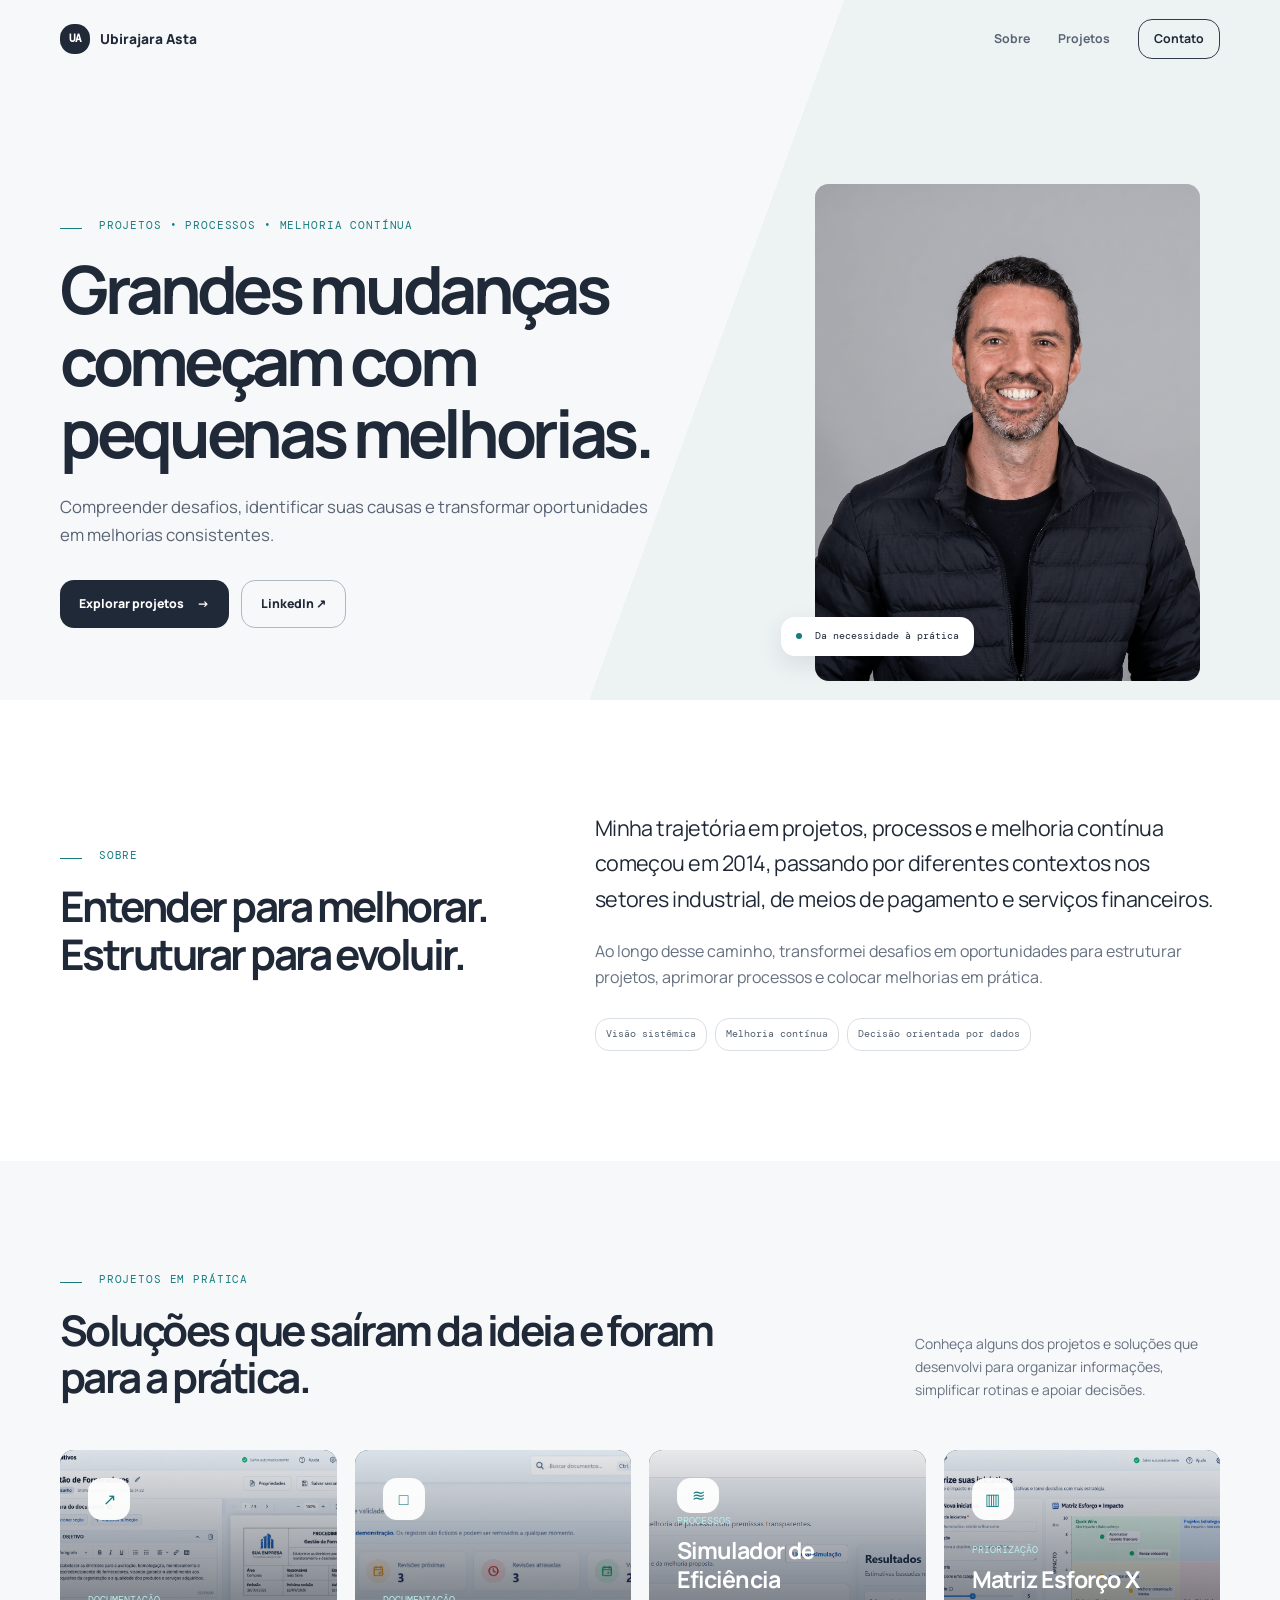
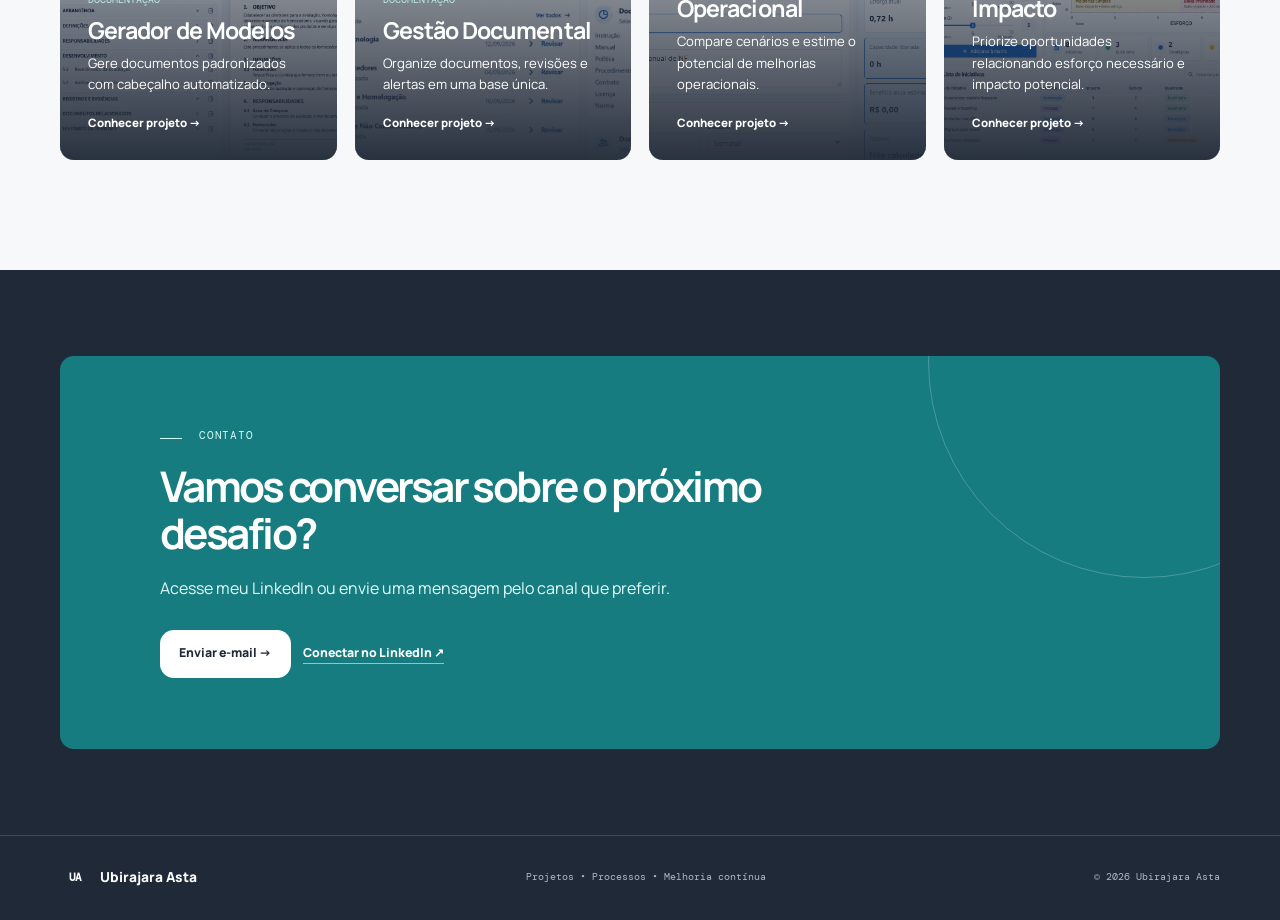
==== commit 4e1795fd: "Ajusta texto da trajetoria para primeira pessoa" ====
--- a/index.html
+++ b/index.html
@@ -132,7 +132,7 @@
           </p>
 
           <p>
-            Ao longo desse caminho, desafios se transformaram em oportunidades para estruturar projetos, aprimorar processos e colocar melhorias em prática.
+            Ao longo desse caminho, transformei desafios em oportunidades para estruturar projetos, aprimorar processos e colocar melhorias em prática.
           </p>
 
           <div class="tags">
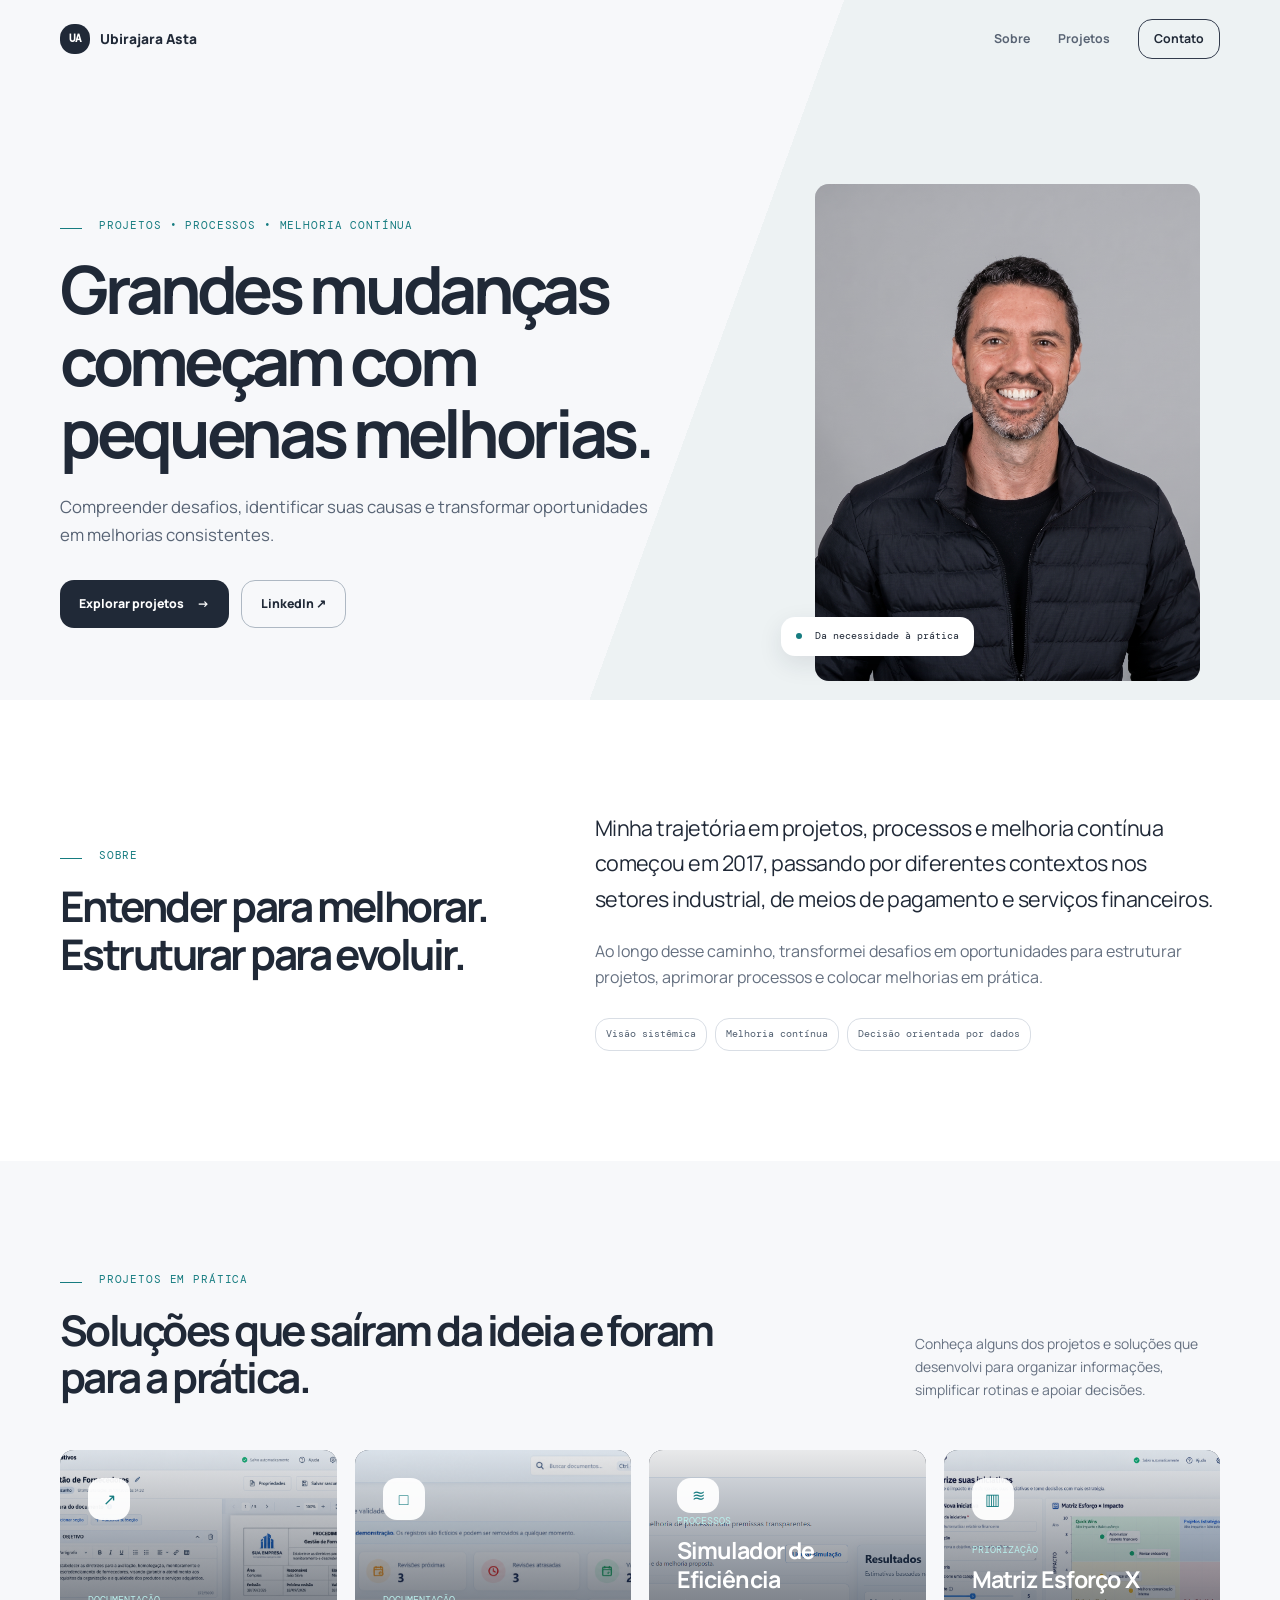
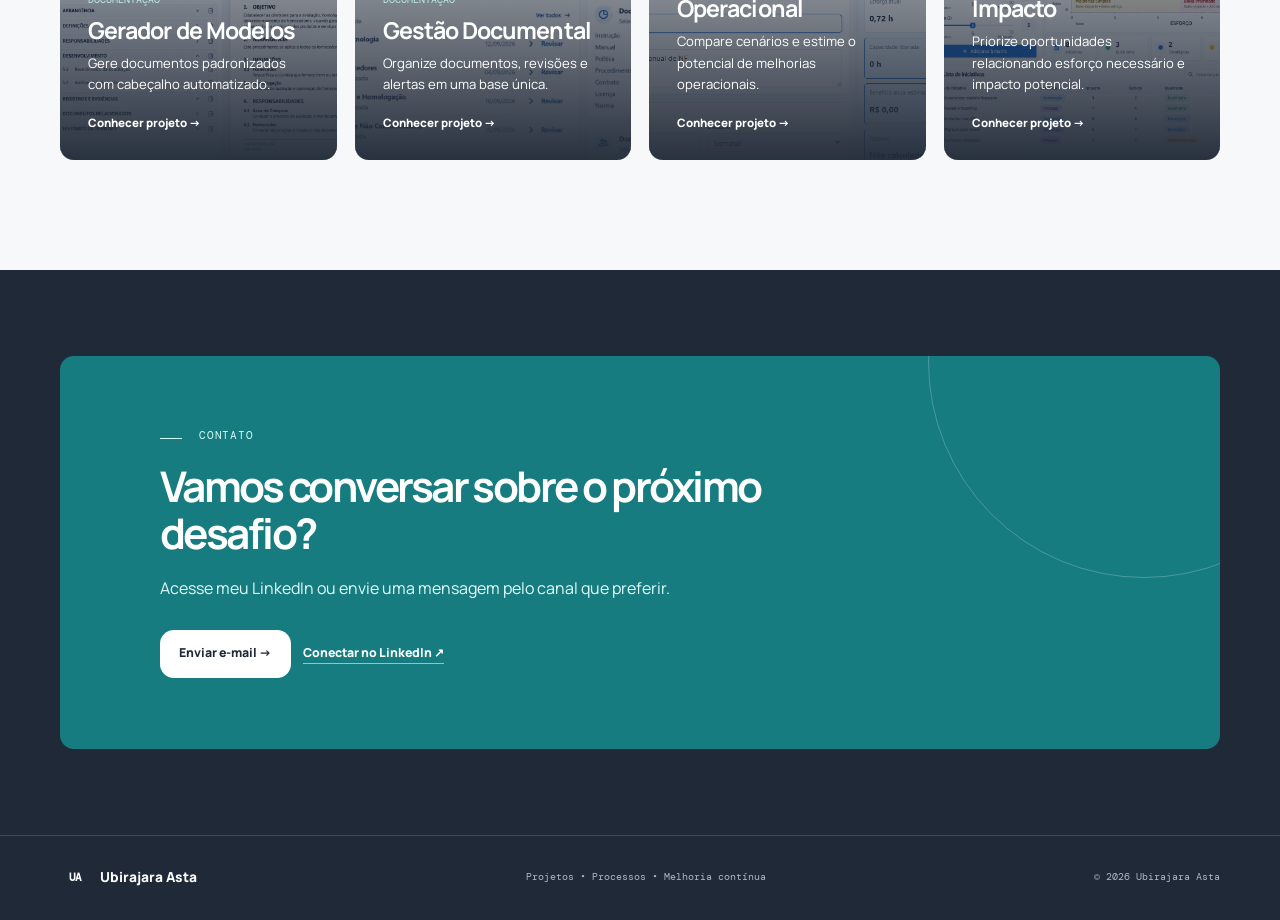
==== commit f32f0d39: "Update year in project journey description" ====
--- a/index.html
+++ b/index.html
@@ -128,7 +128,7 @@
         <div class="about-copy reveal">
 
           <p class="large">
-            Minha trajetória em projetos, processos e melhoria contínua começou em 2014, passando por diferentes contextos nos setores industrial, de meios de pagamento e serviços financeiros.
+            Minha trajetória em projetos, processos e melhoria contínua começou em 2017, passando por diferentes contextos nos setores industrial, de meios de pagamento e serviços financeiros.
           </p>
 
           <p>
--- a/styles.css
+++ b/styles.css
@@ -1 +1,2 @@
 :root{--ink:#323b4c;--deep:#202937;--teal:#167c80;--pale:#e7f1f1;--paper:#f7f8fa;--white:#fff;--line:#d9dee5;--muted:#657080;--font:"Manrope",sans-serif;--mono:"DM Mono",monospace}*{box-sizing:border-box}html{scroll-behavior:smooth;scroll-padding-top:85px}body{margin:0;background:var(--paper);color:var(--ink);font-family:var(--font);line-height:1.65}.container{width:min(1160px,calc(100% - 48px));margin:auto}a{text-decoration:none;color:inherit}.skip{position:absolute;top:-60px;left:10px;z-index:99;padding:10px;background:var(--deep);color:#fff}.skip:focus{top:10px}.sr{position:absolute;width:1px;height:1px;overflow:hidden;clip:rect(0,0,0,0)}header{position:fixed;z-index:10;inset:0 0 auto;border-bottom:1px solid transparent;transition:.3s}header.scrolled{background:#f7f8faee;border-color:var(--line);backdrop-filter:blur(12px)}.nav{height:78px;display:flex;align-items:center;justify-content:space-between;gap:20px}.brand{display:flex;align-items:center;gap:10px;color:var(--deep);font-size:.86rem;font-weight:800}.brand b{display:grid;width:30px;aspect-ratio:1;place-items:center;background:var(--deep);color:#fff;font-family:var(--mono);font-size:.68rem;letter-spacing:-.12em}nav{display:flex;align-items:center;gap:28px;font-size:.77rem;font-weight:700;color:#596474}nav a:hover{color:var(--teal)}.contact-link{padding:9px 15px;border:1px solid var(--ink);color:var(--deep)}.menu{display:none}.section{padding:110px 0}.hero{min-height:700px;padding-top:145px;display:grid;align-items:center;background:linear-gradient(110deg,var(--paper) 55%,#edf2f3 55%)}.hero-grid,.two-cols{display:grid;grid-template-columns:1.08fr .92fr;gap:65px;align-items:center}.eyebrow,.kicker{margin:0 0 18px;color:var(--teal);font-family:var(--mono);font-size:.67rem;letter-spacing:.08em;text-transform:uppercase}.eyebrow:before{display:inline-block;width:22px;height:1px;margin-right:9px;background:currentColor;content:""}h1,h2,h3,p{margin-top:0}h1{max-width:730px;margin-bottom:25px;color:var(--deep);font-size:clamp(2.55rem,5.2vw,4.8rem);line-height:1.08;letter-spacing:-.065em}h2{color:var(--deep);font-size:clamp(2rem,3.3vw,3.25rem);line-height:1.13;letter-spacing:-.06em}h3{line-height:1.25;letter-spacing:-.04em}.lead{max-width:600px;margin-bottom:31px;color:#586475;font-size:1.05rem}.actions{display:flex;flex-wrap:wrap;gap:12px}.button{display:inline-flex;align-items:center;justify-content:center;gap:13px;min-height:48px;padding:12px 19px;font-size:.77rem;font-weight:800;transition:.2s}.button:hover{transform:translateY(-2px)}.primary{background:var(--deep);color:#fff}.primary:hover{background:var(--teal)}.secondary{border:1px solid #aeb8c3;color:var(--deep)}.resume{display:inline-block;margin-top:21px;color:#667080;font-size:.72rem;font-weight:700}.portrait{position:relative;justify-self:end;width:min(100%,405px);padding:20px 20px 0 0}.portrait>div{height:497px;overflow:hidden;background:#c9cccf}.portrait img{width:100%;height:100%;object-fit:cover;object-position:52% 18%}.portrait p{position:absolute;z-index:1;bottom:25px;left:-34px;margin:0;padding:11px 15px;background:#fff;color:var(--deep);box-shadow:0 8px 25px #2029371a;font-family:var(--mono);font-size:.64rem}.portrait i{display:inline-block;width:6px;height:6px;margin-right:7px;border-radius:50%;background:var(--teal)}.about{background:#fff}.two-cols{grid-template-columns:.82fr 1.18fr;gap:100px}.large{color:var(--deep);font-size:1.34rem;letter-spacing:-.025em}.about-copy>p:last-of-type{color:var(--muted)}.tags{display:flex;flex-wrap:wrap;gap:8px;margin-top:28px}.tags span{padding:7px 10px;border:1px solid var(--line);color:#526071;font-family:var(--mono);font-size:.63rem}.heading{max-width:690px;margin-bottom:48px}.heading h2{margin:0}.wide{display:flex;align-items:end;justify-content:space-between;max-width:none;gap:40px}.wide>div{max-width:660px}.wide>p{width:305px;margin:0;color:var(--muted);font-size:.87rem}.projects{background:var(--paper)}.empty{display:grid;grid-template-columns:310px 1fr;min-height:285px;border:1px solid var(--line);background:#fff}.art{position:relative;overflow:hidden;background:var(--pale)}.art i,.art b,.art span{position:absolute;display:block;border:1px solid var(--teal)}.art i{top:82px;left:calc(50% - 26px);width:52px;aspect-ratio:1;background:var(--deep);border-color:var(--deep);transform:rotate(45deg)}.art b{top:56px;left:calc(50% - 52px);width:104px;aspect-ratio:1;border-radius:50%}.art span{right:-67px;bottom:-73px;width:215px;aspect-ratio:1;border-radius:50%;opacity:.55}.empty>div:last-child{align-self:center;padding:40px 55px}.empty h3{font-size:clamp(1.35rem,2.5vw,2rem)}.empty p:last-child{max-width:530px;margin:0;color:var(--muted);font-size:.88rem}.project-grid:empty{display:none}.project-card{position:relative;min-height:440px;overflow:hidden;background:var(--deep);color:#fff;transition:.35s}.project-card:hover{transform:translateY(-6px);box-shadow:0 16px 35px #20293728}.project-preview{position:absolute;inset:0;width:100%;height:100%;object-fit:cover;transition:.6s}.project-card:hover .project-preview{transform:scale(1.035)}.project-overlay{position:absolute;inset:0;display:flex;flex-direction:column;justify-content:end;padding:28px;background:linear-gradient(0deg,#202937f5,#2029378c 54%,#2029371a);transition:.35s}.project-card:hover .project-overlay{background:linear-gradient(0deg,#167c80f5,#20293794 62%,#2029371a)}.project-icon{display:grid;width:42px;aspect-ratio:1;place-items:center;margin-bottom:auto;background:#fffffff0;color:var(--teal)}.project-category{margin:0 0 7px;color:#b9eeeb;font-family:var(--mono);font-size:.62rem;text-transform:uppercase}.project-card h3{margin-bottom:8px;color:#fff;font-size:1.45rem}.project-summary{margin:0 0 17px;font-size:.82rem}.project-action{border:0;background:none;color:#fff;font:inherit;font-size:.72rem;font-weight:800;cursor:pointer}.guides{background:#fff}.guides-grid{display:grid;grid-template-columns:repeat(4,1fr);border-top:1px solid var(--line)}.guide{min-height:260px;padding:27px 27px 22px 0;border-right:1px solid var(--line)}.guide:not(:first-child){padding-left:27px}.guide:last-child{border:0}.guide>span{display:grid;width:37px;aspect-ratio:1;place-items:center;margin-bottom:39px;background:var(--pale);color:var(--teal);font-size:1.2rem}.guide h3{margin-bottom:12px;font-size:1.03rem}.guide p{margin:0;color:var(--muted);font-size:.82rem}.credentials{padding:47px 0;background:var(--deep)}.creds{display:flex;align-items:center;justify-content:space-between;gap:30px}.creds .eyebrow{margin:0;color:#74c4c1}.creds ul{display:flex;flex-wrap:wrap;justify-content:end;gap:12px 28px;padding:0;margin:0;list-style:none;color:#fff;font-size:.82rem;font-weight:700}.creds li+li:before{display:inline-block;width:5px;height:5px;margin:0 28px 2px 0;border-radius:50%;background:#74c4c1;content:""}.contact{padding:86px 0;background:var(--deep)}.panel{position:relative;overflow:hidden;padding:71px min(8vw,100px);background:var(--teal);color:#e4ffff}.panel:after{position:absolute;top:-210px;right:-140px;width:430px;aspect-ratio:1;border:1px solid #ffffff38;border-radius:50%;content:""}.panel h2{max-width:630px;margin-bottom:17px;color:#fff}.panel>p:not(.eyebrow){max-width:570px;margin-bottom:28px}.panel .eyebrow{color:#d4fffc}.light{position:relative;z-index:1;background:#fff;color:var(--deep)}.under{position:relative;z-index:1;align-self:center;border-bottom:1px solid #ffffff8c;color:#fff;font-size:.77rem;font-weight:800}footer{padding:27px 0;background:var(--deep);border-top:1px solid #ffffff26;color:#aebac5}.footer{display:flex;align-items:center;justify-content:space-between;gap:20px}.footer .brand{color:#fff}.footer p{margin:0;font-family:var(--mono);font-size:.64rem}.reveal{opacity:0;transform:translateY(18px);transition:.65s}.reveal.visible{opacity:1;transform:none}dialog{width:min(860px,calc(100% - 34px));max-height:calc(100vh - 34px);padding:0;border:0;box-shadow:0 25px 65px #0005}dialog::backdrop{background:#141c28b8;backdrop-filter:blur(4px)}.modal{position:relative;display:grid;grid-template-columns:1fr 1fr;background:#fff}.modal>button{position:absolute;z-index:2;top:15px;right:15px;width:36px;aspect-ratio:1;border:0;background:#fff;color:var(--deep);font-size:1.5rem;cursor:pointer}.modal>div:first-of-type{min-height:500px;background:var(--pale) center/cover no-repeat}.modal>div:last-of-type{padding:54px 47px}.modal h2{font-size:2rem}.modal h3{margin:19px 0 5px;font-size:.75rem;text-transform:uppercase}.modal p,.modal ul{color:var(--muted);font-size:.84rem}@media(max-width:900px){.section{padding:88px 0}.hero{min-height:auto;padding:136px 0 88px}.hero-grid{gap:42px}.portrait{width:min(100%,340px)}.two-cols{gap:60px}.guides-grid{grid-template-columns:repeat(2,1fr)}.guide:nth-child(2){border:0}.guide:nth-child(3){padding-left:0;border-top:1px solid var(--line)}.guide:nth-child(4){border-top:1px solid var(--line)}.creds{align-items:flex-start;flex-direction:column}.creds ul{justify-content:start}}@media(max-width:680px){.container{width:min(100% - 36px,540px)}.nav{height:68px}.menu{display:grid;width:40px;height:40px;place-content:center;gap:5px;border:1px solid var(--line);background:transparent}.menu i{display:block;width:17px;height:1px;background:var(--deep)}nav{position:absolute;top:68px;right:18px;left:18px;display:grid;gap:0;padding:8px 18px 16px;border:1px solid var(--line);background:#fff;box-shadow:0 15px 25px #20293714;opacity:0;pointer-events:none;transform:translateY(-8px);transition:.2s}nav.open{opacity:1;pointer-events:auto;transform:none}nav a{padding:13px 0}.contact-link{margin-top:8px;text-align:center}.hero{background:linear-gradient(145deg,var(--paper) 68%,#edf2f3 68%)}.hero-grid,.two-cols,.empty,.modal{grid-template-columns:1fr}.portrait{justify-self:start;width:min(100% - 16px,370px);margin-left:16px}.portrait>div{height:430px}.portrait p{left:-16px}.wide{display:block}.wide>p{width:auto;margin-top:17px}.empty>div:last-child{padding:33px 25px}.art{min-height:180px}.guides-grid{grid-template-columns:1fr}.guide,.guide:not(:first-child){min-height:auto;padding:25px 0;border-right:0;border-bottom:1px solid var(--line)}.guide:not(:first-child){border-top:0}.guide>span{margin-bottom:20px}.creds ul{display:grid;gap:9px}.creds li+li:before{display:none}.contact{padding:60px 0}.panel{padding:52px 28px}.footer{align-items:flex-start;flex-direction:column;gap:12px}.footer p:nth-child(2){display:none}dialog{width:100%;max-width:none;max-height:100vh;height:100vh}.modal>div:first-of-type{min-height:230px}.modal>div:last-of-type{padding:34px 26px}.modal>button{position:fixed}}
+.project-card{cursor:pointer}
